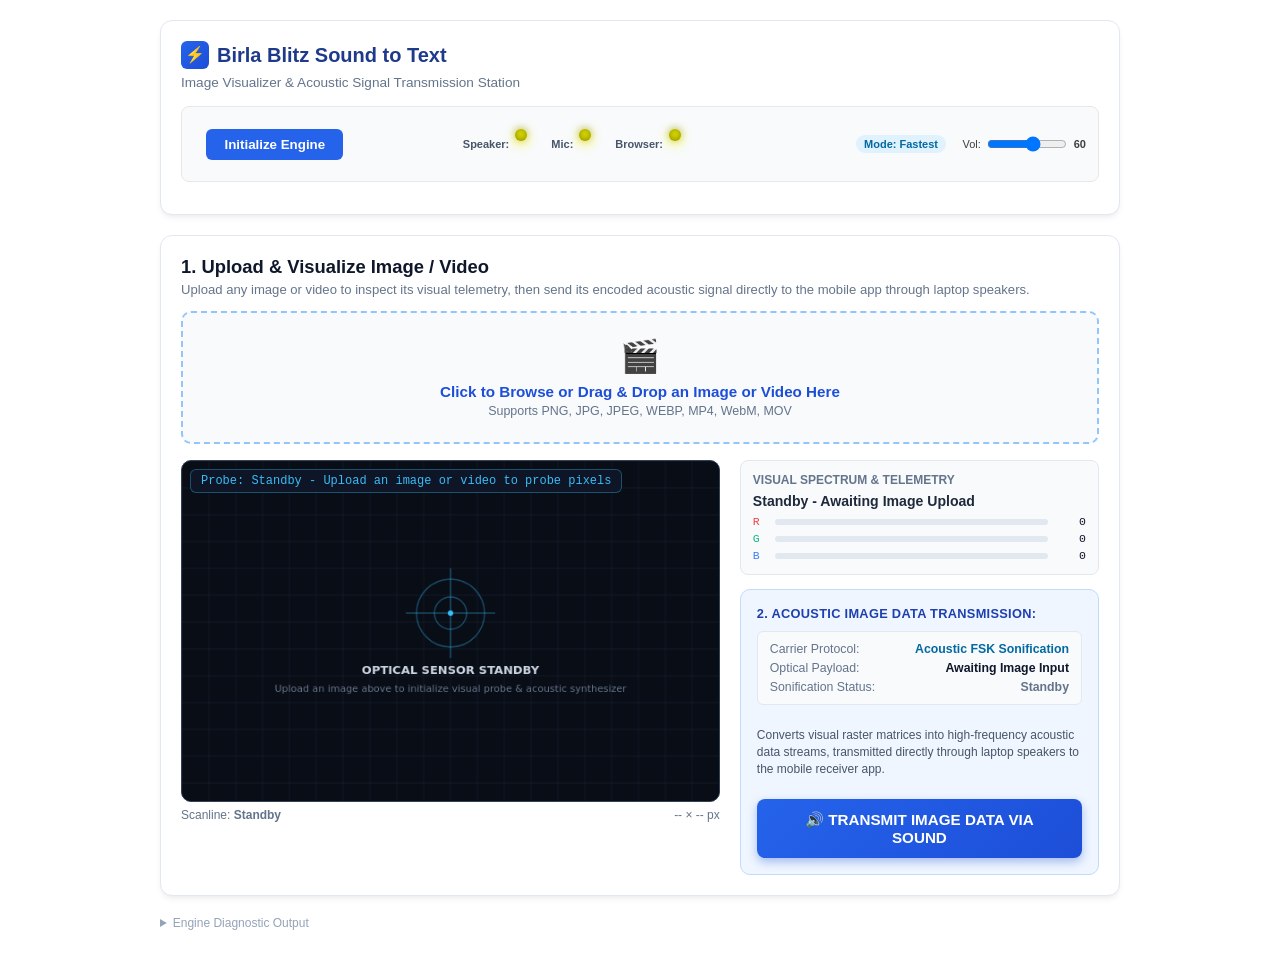
==== index.html @ 7dc00905 "fix(visualizer): embed native video player and live stream frame sampler in visualizer workspace" ====
<!doctype html>
<html lang="en-us">
    <head>
        <meta charset="utf-8">
        <title>Birla Blitz Sound to Text - Image Visualizer & Acoustic Transmitter</title>

        <meta name="viewport" content="width=device-width, initial-scale=1, maximum-scale=1, minimum-scale=1, user-scalable=no"/>

        <link rel="shortcut icon" href="favicon.ico">
        <link rel="stylesheet" href="style.css">
    </head>
    <body>
        <div id="sound"></div>

        <div class="station-wrapper">
            <!-- Header -->
            <div class="station-card">
                <h1 class="station-title">
                    <span style="display:inline-block; width:28px; height:28px; background:linear-gradient(135deg, #2563eb, #1d4ed8); border-radius:6px; color:#fff; text-align:center; line-height:28px; font-size:16px;">⚡</span>
                    Birla Blitz Sound to Text
                </h1>
                <div class="station-subtitle">
                    Image Visualizer & Acoustic Signal Transmission Station
                </div>

                <!-- Engine Init & Status LEDs -->
                <table style="width:100%; margin-bottom:12px; background:#f8fafc; border-radius:8px;">
                    <tr>
                        <td align="center" style="width:20%; border:none;">
                            <button onClick="doInit()" id="butInit" style="padding:8px 18px; font-weight:700; background:#2563eb; color:white; border:none; border-radius:6px; cursor:pointer;" disabled>Initialize Engine</button>
                        </td>
                        <td align="center" style="border:none;">
                            <div style="display:flex; justify-content:center; gap:24px; align-items:center;">
                                <div style="display:flex; align-items:center; gap:6px;">
                                    <span style="font-size:11px; font-weight:600; color:#475569;">Speaker:</span>
                                    <div class="led-box" id="has-device-output" title="Audio Output Device"><div class="led-yellow"></div></div>
                                </div>
                                <div style="display:flex; align-items:center; gap:6px;">
                                    <span style="font-size:11px; font-weight:600; color:#475569;">Mic:</span>
                                    <div class="led-box" id="has-device-capture" title="Audio Capture Device"><div class="led-yellow"></div></div>
                                </div>
                                <div style="display:flex; align-items:center; gap:6px;">
                                    <span style="font-size:11px; font-weight:600; color:#475569;">Browser:</span>
                                    <div class="led-box" id="is-browser-supported" title="Browser Engine Support"><div class="led-yellow"></div></div>
                                </div>
                            </div>
                        </td>
                        <td align="right" style="width:35%; border:none;">
                            <span style="background:#e0f2fe; color:#0369a1; padding:3px 8px; border-radius:12px; font-size:11px; font-weight:700;">Mode: Fastest</span>
                            <span style="font-size:11px; margin-left:12px;">Vol:</span>
                            <input type="range" min="1" max="100" value="60" class="slider" id="paramVolume" onInput="updateScroll('Volume');" style="vertical-align:middle; width:80px;">
                            <label id="paramVolumeScroll" style="font-size:11px; font-weight:700;">60</label>
                        </td>
                    </tr>
                </table>
            </div>

            <!-- MAIN HERO WORKSPACE: Image Upload, Visualizer & Sound Signal Transmitter -->
            <div class="station-card">
                <h2 style="font-size:1.15rem; font-weight:700; color:#0f172a; margin-top:0; margin-bottom:4px;">
                    1. Upload & Visualize Image / Video
                </h2>
                <p style="font-size:0.82rem; color:#64748b; margin-top:0; margin-bottom:14px;">
                    Upload any image or video to inspect its visual telemetry, then send its encoded acoustic signal directly to the mobile app through laptop speakers.
                </p>

                <!-- Dropzone -->
                <div id="dropZone" class="upload-dropzone" onclick="document.getElementById('imageFileInput').click()">
                    <div class="dropzone-icon">🎬</div>
                    <div class="dropzone-text">Click to Browse or Drag & Drop an Image or Video Here</div>
                    <div class="dropzone-sub">Supports PNG, JPG, JPEG, WEBP, MP4, WebM, MOV</div>
                    <input type="file" id="imageFileInput" accept="image/*,video/*,.mp4,.webm,.mov,.avi,.m4v" style="display:none">
                </div>

                <!-- Visualizer Workspace: Canvas + Live Analysis + Transmitter -->
                <div class="visualizer-grid" style="margin-top:16px;">
                    <!-- Left: Canvas & Video Player -->
                    <div>
                        <div class="canvas-wrapper">
                            <canvas id="imageCanvas" width="600" height="380"></canvas>
                            <video id="uploadedVideo" controls autoplay loop muted playsinline style="display:none;"></video>
                            <div id="probeHud" class="probe-hud">Probe: Standby - Upload an image or video to probe pixels</div>
                        </div>
                        <div style="font-size:0.75rem; color:#64748b; margin-top:6px; display:flex; justify-content:space-between;">
                            <span>Scanline: <span id="scanlineState" style="color:#64748b; font-weight:600;">Standby</span></span>
                            <span id="canvasDims">-- × -- px</span>
                        </div>
                    </div>

                    <!-- Right: Analysis & Sound Transmitter -->
                    <div class="analysis-panel">
                        <!-- Image Telemetry Metrics -->
                        <div class="metric-card">
                            <div class="metric-header">Visual Spectrum & Telemetry</div>
                            <div id="metricFilename" style="font-size:0.88rem; font-weight:700; color:#1e293b; margin-bottom:6px; word-break:break-all;">
                                Standby - Awaiting Image Upload
                            </div>

                            <div class="rgb-bars">
                                <div class="rgb-row">
                                    <span style="color:#ef4444; width:14px;">R</span>
                                    <div class="rgb-bar-bg"><div id="barRed" class="rgb-bar-fill" style="background:#ef4444; width:0%;"></div></div>
                                    <span id="valRed" style="width:30px; text-align:right;">0</span>
                                </div>
                                <div class="rgb-row">
                                    <span style="color:#10b981; width:14px;">G</span>
                                    <div class="rgb-bar-bg"><div id="barGreen" class="rgb-bar-fill" style="background:#10b981; width:0%;"></div></div>
                                    <span id="valGreen" style="width:30px; text-align:right;">0</span>
                                </div>
                                <div class="rgb-row">
                                    <span style="color:#3b82f6; width:14px;">B</span>
                                    <div class="rgb-bar-bg"><div id="barBlue" class="rgb-bar-fill" style="background:#3b82f6; width:0%;"></div></div>
                                    <span id="valBlue" style="width:30px; text-align:right;">0</span>
                                </div>
                            </div>
                        </div>

                        <!-- Acoustic Image Data Transmitter Box -->
                        <div class="sound-signal-box">
                            <div class="signal-label">2. Acoustic Image Data Transmission:</div>
                            
                            <!-- Hidden codeword input kept in DOM for silent signal trigger -->
                            <input type="hidden" id="soundSignalMessage" value="">

                            <!-- Acoustic Sonification Metrics HUD -->
                            <div style="background:#f8fafc; border:1px solid #e2e8f0; border-radius:6px; padding:10px 12px; margin-bottom:12px; font-size:0.77rem; color:#334155;">
                                <div style="display:flex; justify-content:space-between; margin-bottom:5px;">
                                    <span style="color:#64748b;">Carrier Protocol:</span>
                                    <span style="font-weight:600; color:#0369a1;">Acoustic FSK Sonification</span>
                                </div>
                                <div style="display:flex; justify-content:space-between; margin-bottom:5px;">
                                    <span style="color:#64748b;">Optical Payload:</span>
                                    <span id="payloadInfo" style="font-weight:600; color:#0f172a;">Awaiting Image Input</span>
                                </div>
                                <div style="display:flex; justify-content:space-between;">
                                    <span style="color:#64748b;">Sonification Status:</span>
                                    <span id="encodingStatus" style="font-weight:600; color:#64748b;">Standby</span>
                                </div>
                            </div>

                            <div style="font-size:0.75rem; color:#475569; margin-bottom:12px; line-height:1.4;">
                                Converts visual raster matrices into high-frequency acoustic data streams, transmitted directly through laptop speakers to the mobile receiver app.
                            </div>

                            <button id="btnTransmitImageSound" type="button" class="btn-transmit-sound" onclick="transmitImageSignal()">
                                <span>🔊 TRANSMIT IMAGE DATA VIA SOUND</span>
                            </button>

                            <div id="txStatusAlert" class="tx-status-alert"></div>
                        </div>

                        <!-- Dynamic Scientific Context Card -->
                        <div id="nasaContextCard" class="metric-card" style="display:none; background:#f0fdf4; border-color:#bbf7d0;">
                            <div style="display:flex; justify-content:space-between; align-items:center; margin-bottom:6px;">
                                <span id="nasaContextHeading" style="font-size:0.75rem; font-weight:700; color:#166534; text-transform:uppercase;">Scientific Observation Telemetry</span>
                                <a id="nasaSourceLink" href="#" target="_blank" style="font-size:0.72rem; color:#1d4ed8; font-weight:600; text-decoration:none;">Dataset Source ↗</a>
                            </div>
                            <div id="nasaContextText" style="font-size:0.77rem; color:#1e293b; line-height:1.45;"></div>
                            <div style="margin-top:8px;">
                                <div id="nasaScaleLabel" style="display:flex; justify-content:space-between; font-size:0.68rem; color:#475569; font-weight:600; margin-bottom:2px;"></div>
                                <img id="nasaColorbarImg" src="" style="width:100%; height:18px; object-fit:cover; border-radius:3px; background:#fff; border:1px solid #cbd5e1; display:none;" alt="Scale Colorbar">
                            </div>
                        </div>
                    </div>
                </div>
            </div>

            <!-- Manual Text Transmitter (Hidden from UI, retained for DOM compatibility) -->
            <div class="station-card" style="display:none;">
                <details>
                    <summary style="font-size:0.9rem; font-weight:700; color:#475569; cursor:pointer; user-select:none;">
                        ⌨️ Manual Text Broadcast Console (Optional Direct Mode)
                    </summary>
                    <div style="margin-top:14px;">
                        <table id="main-controls" style="width:100%;">
                            <tr>
                                <td style="width:50%;">
                                    <div style="font-weight:600; font-size:0.8rem; margin-bottom:4px;">Received Acoustic Data (Rx):</div>
                                    <textarea id="rxData" style="width:100%; height:70px; font-family:monospace; font-size:0.8rem;" disabled></textarea>
                                </td>
                                <td style="width:50%;">
                                    <div style="font-weight:600; font-size:0.8rem; margin-bottom:4px;">Direct Text to Broadcast (Tx):</div>
                                    <textarea id="txData" style="width:100%; height:70px; font-family:monospace; font-size:0.8rem;" placeholder="Type custom message to broadcast..."></textarea>
                                </td>
                            </tr>
                            <tr>
                                <td><a id="peer-info" style="font-size:0.8rem;"></a></td>
                                <td align="right">
                                    <button onClick="lockoutSubmit(this); transmitText(document.getElementById('txData').value);" style="padding:8px 18px; font-weight:700; background:#334155; color:white; border:none; border-radius:6px; cursor:pointer;">Broadcast Raw Text</button>
                                </td>
                            </tr>
                        </table>
                    </div>
                </details>
            </div>

            <!-- Console Log -->
            <div style="font-size:0.75rem; color:#94a3b8; margin-top:10px;">
                <details>
                    <summary style="cursor:pointer;">Engine Diagnostic Output</summary>
                    <textarea id="output" rows="4" style="width:100%; margin-top:6px; font-family:monospace; font-size:0.72rem; background:#f1f5f9; border:1px solid #cbd5e1; border-radius:4px;"></textarea>
                    <div class="spinner" id='spinnerEm'></div>
                    <div class="emscripten" id="statusEm" style="font-size:0.75rem;">Ready</div>
                    <progress value="0" max="100" id="progressEm" hidden=1></progress>
                </details>
            </div>
        </div>

        <script type='text/javascript'>
            var bufferRx = null;
            var brx = new Uint8Array(256);

            var volume = 60;
            var protocolId = 2; // Locked to Fastest

            function lockoutSubmit(button) {
                var oldValue = button.value;
                button.setAttribute('disabled', true);
                button.value = '...broadcasting...';
                setTimeout(function(){
                    button.value = oldValue;
                    button.removeAttribute('disabled');
                }, 3000);
            }

            function selectConfig(configId) {
                protocolId = parseInt(configId);
            }

            function updateScroll(sName) {
                val = document.getElementById('param'+sName).value;
                document.getElementById('param'+sName+'Scroll').innerHTML = val;
                volume = val;
            }

            function getSampleRate() {
                if (typeof Module === 'undefined') return;
                return Module._getSampleRate();
            }

            var isInitialized = false;
            var isAudioContextUnlocked = true;

            var htmlGreenLED  = "<div class=\"led-green\"></div>";
            var htmlRedLED    = "<div class=\"led-red\"></div>";
            var htmlYellowLED = "<div class=\"led-yellow\"></div>";

            function checkStatus() {
                if (typeof Module === 'undefined') return;
                var hasDeviceOutput = Module._hasDeviceOutput ? Module._hasDeviceOutput() : 1;
                var el = document.getElementById('has-device-output');
                if (el) {
                    el.innerHTML = (hasDeviceOutput != 0 && isAudioContextUnlocked) ? htmlGreenLED : htmlRedLED;
                }

                var hasDeviceCapture = Module._hasDeviceCapture ? Module._hasDeviceCapture() : 1;
                var el2 = document.getElementById('has-device-capture');
                if (el2) {
                    el2.innerHTML = (hasDeviceCapture != 0) ? htmlGreenLED : htmlRedLED;
                }

                var el3 = document.getElementById('is-browser-supported');
                if (el3) {
                    el3.innerHTML = htmlGreenLED;
                }
            }

            var statusElement = document.getElementById('statusEm');
            var progressElement = document.getElementById('progressEm');
            var spinnerElement = document.getElementById('spinnerEm');

            var Module = {
                doNotCaptureKeyboard: true,
                pre: [],
                preRun: [(function() {
                    let constraints = {
                        audio: { echoCancellation: false, autoGainControl: false, noiseSuppression: false }
                    };
                    if (navigator.mediaDevices && navigator.mediaDevices.getUserMedia) {
                        navigator.mediaDevices.getUserMedia(constraints).catch(function(e) {
                            console.log("Mic access notice: " + e);
                        });
                    }
                })],
                postRun: [(function() {
                    var btn = document.getElementById("butInit");
                    if (btn) btn.disabled = false;
                })],
                print: (function() {
                    var element = document.getElementById('output');
                    if (element) element.value = '';
                    return function(text) {
                        if (arguments.length > 1) text = Array.prototype.slice.call(arguments).join(' ');
                        console.log(text);
                        if (element) {
                            element.value += text + "\n";
                            element.scrollTop = element.scrollHeight;
                        }
                    };
                })(),
                printErr: function(text) {
                    if (arguments.length > 1) text = Array.prototype.slice.call(arguments).join(' ');
                    console.error(text);
                },
                setStatus: function(text) {
                    if (!Module.setStatus.last) Module.setStatus.last = { time: Date.now(), text: '' };
                    if (text === Module.setStatus.text) return;
                    var m = text.match(/([^(]+)\((\d+(\.\d+)?)\/(\d+)\)/);
                    if (m) {
                        text = m[1];
                        progressElement.value = parseInt(m[2])*100;
                        progressElement.max = parseInt(m[4])*100;
                        progressElement.hidden = false;
                        spinnerElement.hidden = false;
                    } else {
                        progressElement.value = null;
                        progressElement.max = null;
                        progressElement.hidden = true;
                        if (!text && spinnerElement) spinnerElement.style.display = 'none';
                    }
                    if (statusElement) statusElement.innerHTML = text;
                },
                totalDependencies: 0,
                monitorRunDependencies: function(left) {
                    this.totalDependencies = Math.max(this.totalDependencies, left);
                    Module.setStatus(left ? 'Preparing... (' + (this.totalDependencies-left) + '/' + this.totalDependencies + ')' : 'Ready');
                }
            };

            function doInit() {
                if (!isInitialized && typeof Module !== 'undefined' && Module._doInit) {
                    Module._doInit();
                    protocolId = 2; // Fixed to Fastest
                    updateScroll('Volume');
                    bufferRx = Module._malloc(256);
                    setInterval(updatePeerInfo, 100);
                    setInterval(updateRx, 1000);
                    setInterval(checkStatus, 1000);
                    isInitialized = true;
                    var btn = document.getElementById("butInit");
                    if (btn) {
                        btn.textContent = "Engine Ready";
                        btn.style.background = "#059669";
                    }
                }
                playSound("plucky");
            }

            function playSound(filename){
                try {
                    document.getElementById("sound").innerHTML = '<audio id="soundInner"><source src="' + filename + '.mp3" type="audio/mpeg" /></audio>';
                    var s = document.getElementById("soundInner");
                    if (s) {
                        s.volume = volume / 100.0;
                        s.play().catch(function(){});
                    }
                } catch(e) {}
            }

            // ============================================================
            // IMAGE VISUALIZER & ACOUSTIC SIGNAL LOGIC
            // ============================================================

            // Configurable Image-to-Message dictionary
            // The user can tell us which image needs to send what message,
            // or add rules directly on the interface.
            var defaultImageMap = {
                "geos_near_surface_humidity": { message: "HUMID", label: "GEOS-FP Humidity Q2M (NASA SVS 5150)" },
                "humidity": { message: "HUMID", label: "Specific Humidity Q2M" },
                "humid": { message: "HUMID", label: "Specific Humidity Q2M" },
                "q2m": { message: "HUMID", label: "Specific Humidity Q2M (g/kg)" },
                "5150": { message: "HUMID", label: "NASA SVS 5150 Humidity" },
                "geos_precipitation": { message: "RAIN", label: "GEOS-FP Precipitation & Clouds (NASA SVS 5149)" },
                "precipitation": { message: "RAIN", label: "Precipitation & Clouds" },
                "precip": { message: "RAIN", label: "Precipitation Rate" },
                "5149": { message: "RAIN", label: "NASA SVS 5149 Precipitation" },
                "geos_near_surface_wind": { message: "WIND", label: "GEOS-FP Near-Surface Wind (NASA SVS 5148)" },
                "5148": { message: "WIND", label: "NASA SVS 5148 Wind Speed" },
                "wind": { message: "WIND", label: "Near-Surface Wind Speed" },
                "geos": { message: "TEMP", label: "GEOS-FP Near-Surface Temp (NASA SVS 5147)" },
                "5147": { message: "TEMP", label: "NASA SVS 5147 Air Temp" },
                "temp": { message: "TEMP", label: "Temperature Anomaly" },
                "temperature": { message: "TEMP", label: "Temperature Anomaly" }
            };

            var imageMessageMap = Object.assign({}, defaultImageMap);

            // Load saved rules from localStorage if available
            try {
                var saved = localStorage.getItem("birla_image_map");
                if (saved) {
                    var parsed = JSON.parse(saved);
                    Object.assign(imageMessageMap, parsed);
                }
            } catch(e) {}



            // Visualizer Canvas & Video State
            var canvas = document.getElementById("imageCanvas");
            var ctx = canvas.getContext("2d", { willReadFrequently: true });
            var uploadedVideo = document.getElementById("uploadedVideo");
            var currentVideoUrl = null;
            var isVideoMode = false;
            var offscreenCanvas = document.createElement("canvas");
            var offscreenCtx = offscreenCanvas.getContext("2d", { willReadFrequently: true });

            var currentImage = null;
            var currentLoadedImageName = "";
            var scanlineProgress = 0.0;
            var scanlineSpeed = 0.005; // speed of laser scan
            var isHoveringCanvas = false;
            var isHoveringVideo = false;
            var probeX = 0, probeY = 0;

            function lookupAndApplyMessage(filename) {
                var lower = (filename || "").toLowerCase();
                var soundInput = document.getElementById("soundSignalMessage");
                var matched = false;

                for (var key in imageMessageMap) {
                    if (lower.indexOf(key) !== -1) {
                        soundInput.value = imageMessageMap[key].message;
                        matched = true;
                        break;
                    }
                }

                if (!matched) {
                    // Fallback to clean alphanumeric uppercase string
                    var clean = filename.replace(/\.[^/.]+$/, "").replace(/[^a-zA-Z0-9]/g, "_").toUpperCase();
                    soundInput.value = clean.substring(0, 10);
                }
            }

            function loadImageToVisualizer(src, filename) {
                isVideoMode = false;
                if (uploadedVideo) {
                    uploadedVideo.pause();
                    uploadedVideo.style.display = "none";
                    if (currentVideoUrl) {
                        URL.revokeObjectURL(currentVideoUrl);
                        currentVideoUrl = null;
                    }
                }
                canvas.style.display = "block";

                currentLoadedImageName = filename || "image.png";
                document.getElementById("metricFilename").textContent = currentLoadedImageName;

                var img = new Image();
                img.crossOrigin = "anonymous";
                img.onload = function() {
                    currentImage = img;
                    
                    // Match canvas aspect ratio
                    var aspect = img.height / img.width;
                    var maxW = 600;
                    var w = maxW;
                    var h = Math.round(maxW * aspect);
                    if (h > 380) {
                        h = 380;
                        w = Math.round(380 / aspect);
                    }
                    canvas.width = w;
                    canvas.height = h;

                    offscreenCanvas.width = img.width;
                    offscreenCanvas.height = img.height;
                    offscreenCtx.drawImage(img, 0, 0);

                    document.getElementById("canvasDims").textContent = `${img.width} × ${img.height} px`;

                    // Sample average RGB colors
                    analyzeImageColors(img);

                    // Match image name to configured message
                    lookupAndApplyMessage(currentLoadedImageName);

                    // Update scientific context card based on dataset
                    updateDatasetContext(currentLoadedImageName);

                    // Reset scanline
                    scanlineProgress = 0.0;
                    document.getElementById("scanlineState").innerHTML = '<span style="color:#059669; font-weight:600;">Sweeping Surface</span>';
                    document.getElementById("probeHud").textContent = "Probe: Hover image to sample pixels";
                    var payloadEl = document.getElementById("payloadInfo");
                    if (payloadEl) payloadEl.textContent = `${img.width} × ${img.height} px • 24-bit Optical Matrix`;
                    var encEl = document.getElementById("encodingStatus");
                    if (encEl) encEl.innerHTML = '<span style="color:#059669; font-weight:600;">● Acoustic Synthesis Ready</span>';
                };
                img.src = src;
            }

            function loadVideoToVisualizer(file) {
                isVideoMode = true;
                currentImage = null; // stop canvas render loop from painting image
                canvas.style.display = "none";

                currentLoadedImageName = file.name || "video.mp4";
                document.getElementById("metricFilename").textContent = currentLoadedImageName;

                if (currentVideoUrl) {
                    URL.revokeObjectURL(currentVideoUrl);
                    currentVideoUrl = null;
                }

                currentVideoUrl = URL.createObjectURL(file);
                uploadedVideo.style.display = "block";
                uploadedVideo.src = currentVideoUrl;
                uploadedVideo.muted = true;
                uploadedVideo.loop = true;
                uploadedVideo.playsInline = true;
                uploadedVideo.controls = true;

                document.getElementById("scanlineState").innerHTML = '<span style="color:#2563eb; font-weight:600;">● Initializing Video Stream...</span>';
                document.getElementById("probeHud").textContent = "Probe: Initializing Video Stream...";

                uploadedVideo.onloadedmetadata = function() {
                    var vw = uploadedVideo.videoWidth || 1280;
                    var vh = uploadedVideo.videoHeight || 720;
                    document.getElementById("canvasDims").textContent = vw + " × " + vh + " px";

                    var payloadEl = document.getElementById("payloadInfo");
                    if (payloadEl) {
                        var sizeMb = (file.size / (1024 * 1024)).toFixed(2);
                        payloadEl.textContent = vw + " × " + vh + " px • Video Stream (" + sizeMb + " MB)";
                    }

                    offscreenCanvas.width = vw;
                    offscreenCanvas.height = vh;

                    document.getElementById("scanlineState").innerHTML = '<span style="color:#059669; font-weight:600;">● Live Video Playback</span>';
                    document.getElementById("probeHud").textContent = "Probe: Video Live Stream - Hover video to sample pixels";

                    lookupAndApplyMessage(file.name);
                    updateDatasetContext(file.name);

                    var encEl = document.getElementById("encodingStatus");
                    if (encEl) {
                        encEl.innerHTML = '<span style="color:#059669; font-weight:600;">● Acoustic Synthesis Ready</span>';
                    }

                    sampleVideoFrame();
                };

                uploadedVideo.onplay = function() {
                    document.getElementById("scanlineState").innerHTML = '<span style="color:#059669; font-weight:600;">● Live Video Playback</span>';
                };

                uploadedVideo.onpause = function() {
                    document.getElementById("scanlineState").innerHTML = '<span style="color:#d97706; font-weight:600;">❚❚ Video Paused</span>';
                };

                uploadedVideo.ontimeupdate = function() {
                    sampleVideoFrame();
                };

                uploadedVideo.load();
                var playPromise = uploadedVideo.play();
                if (playPromise !== undefined) {
                    playPromise.catch(function(err) {
                        console.log("Autoplay note: user gesture may be required", err);
                    });
                }
            }

            function sampleVideoFrame() {
                if (!isVideoMode || !uploadedVideo || uploadedVideo.readyState < 2) return;
                try {
                    offscreenCtx.drawImage(uploadedVideo, 0, 0, offscreenCanvas.width, offscreenCanvas.height);
                    analyzeImageColors(uploadedVideo);
                } catch(e) {}
            }

            function analyzeImageColors(img) {
                try {
                    var sampleW = 64, sampleH = 64;
                    var sampleCanvas = document.createElement("canvas");
                    sampleCanvas.width = sampleW;
                    sampleCanvas.height = sampleH;
                    var sCtx = sampleCanvas.getContext("2d");
                    sCtx.drawImage(img, 0, 0, sampleW, sampleH);
                    var imgData = sCtx.getImageData(0, 0, sampleW, sampleH).data;

                    var rTotal = 0, gTotal = 0, bTotal = 0;
                    var pixelCount = sampleW * sampleH;
                    for (var i = 0; i < imgData.length; i += 4) {
                        rTotal += imgData[i];
                        gTotal += imgData[i + 1];
                        bTotal += imgData[i + 2];
                    }

                    var avgR = Math.round(rTotal / pixelCount);
                    var avgG = Math.round(gTotal / pixelCount);
                    var avgB = Math.round(bTotal / pixelCount);

                    document.getElementById("valRed").textContent = avgR;
                    document.getElementById("valGreen").textContent = avgG;
                    document.getElementById("valBlue").textContent = avgB;

                    document.getElementById("barRed").style.width = Math.round(avgR / 255 * 100) + "%";
                    document.getElementById("barGreen").style.width = Math.round(avgG / 255 * 100) + "%";
                    document.getElementById("barBlue").style.width = Math.round(avgB / 255 * 100) + "%";
                } catch(e) {}
            }

            // Visualizer Animation Loop
            function visualizerLoop() {
                if (currentImage && currentImage.complete) {
                    ctx.clearRect(0, 0, canvas.width, canvas.height);
                    ctx.drawImage(currentImage, 0, 0, canvas.width, canvas.height);

                    // Scanline sweep
                    scanlineProgress += scanlineSpeed;
                    if (scanlineProgress > 1.0) scanlineProgress = 0.0;

                    var scanY = Math.round(scanlineProgress * canvas.height);

                    // Draw laser scanline
                    var grad = ctx.createLinearGradient(0, scanY - 6, 0, scanY + 6);
                    grad.addColorStop(0, "rgba(56, 189, 248, 0)");
                    grad.addColorStop(0.5, "rgba(56, 189, 248, 0.85)");
                    grad.addColorStop(1, "rgba(56, 189, 248, 0)");

                    ctx.fillStyle = grad;
                    ctx.fillRect(0, scanY - 6, canvas.width, 12);

                    ctx.strokeStyle = "#38bdf8";
                    ctx.lineWidth = 1.5;
                    ctx.beginPath();
                    ctx.moveTo(0, scanY);
                    ctx.lineTo(canvas.width, scanY);
                    ctx.stroke();

                    // Interactive Crosshair Probe if hovered
                    if (isHoveringCanvas) {
                        ctx.strokeStyle = "rgba(255, 255, 255, 0.8)";
                        ctx.lineWidth = 1;
                        ctx.setLineDash([4, 4]);

                        // Vertical line
                        ctx.beginPath();
                        ctx.moveTo(probeX, 0);
                        ctx.lineTo(probeX, canvas.height);
                        ctx.stroke();

                        // Horizontal line
                        ctx.beginPath();
                        ctx.moveTo(0, probeY);
                        ctx.lineTo(canvas.width, probeY);
                        ctx.stroke();
                        ctx.setLineDash([]);

                        // Probe reticle ring
                        ctx.strokeStyle = "#38bdf8";
                        ctx.lineWidth = 2;
                        ctx.beginPath();
                        ctx.arc(probeX, probeY, 6, 0, Math.PI * 2);
                        ctx.stroke();
                    }
                } else {
                    // High-tech Standby Screen
                    ctx.fillStyle = "#090d16";
                    ctx.fillRect(0, 0, canvas.width, canvas.height);

                    // Subtle grid pattern
                    ctx.strokeStyle = "rgba(30, 41, 59, 0.5)";
                    ctx.lineWidth = 1;
                    for (var gx = 0; gx < canvas.width; gx += 30) {
                        ctx.beginPath();
                        ctx.moveTo(gx, 0);
                        ctx.lineTo(gx, canvas.height);
                        ctx.stroke();
                    }
                    for (var gy = 0; gy < canvas.height; gy += 30) {
                        ctx.beginPath();
                        ctx.moveTo(0, gy);
                        ctx.lineTo(canvas.width, gy);
                        ctx.stroke();
                    }

                    // Radar reticle in center
                    var cx = canvas.width / 2;
                    var cy = canvas.height / 2 - 20;

                    ctx.strokeStyle = "rgba(56, 189, 248, 0.35)";
                    ctx.lineWidth = 1.5;
                    ctx.beginPath();
                    ctx.arc(cx, cy, 38, 0, Math.PI * 2);
                    ctx.stroke();

                    ctx.beginPath();
                    ctx.arc(cx, cy, 18, 0, Math.PI * 2);
                    ctx.stroke();

                    ctx.beginPath();
                    ctx.moveTo(cx - 50, cy); ctx.lineTo(cx + 50, cy);
                    ctx.moveTo(cx, cy - 50); ctx.lineTo(cx, cy + 50);
                    ctx.stroke();

                    ctx.fillStyle = "#38bdf8";
                    ctx.beginPath();
                    ctx.arc(cx, cy, 3, 0, Math.PI * 2);
                    ctx.fill();

                    // Standby Labels
                    ctx.fillStyle = "#cbd5e1";
                    ctx.font = "600 13px system-ui, -apple-system, sans-serif";
                    ctx.textAlign = "center";
                    ctx.fillText("OPTICAL SENSOR STANDBY", cx, cy + 68);

                    ctx.fillStyle = "#64748b";
                    ctx.font = "400 11px system-ui, -apple-system, sans-serif";
                    ctx.fillText("Upload an image above to initialize visual probe & acoustic synthesizer", cx, cy + 88);
                }
                requestAnimationFrame(visualizerLoop);
            }
            requestAnimationFrame(visualizerLoop);

            function computeTelemetryText(filename, r, g, b) {
                var tempText = "";
                var lowerName = (filename || "").toLowerCase();
                var isHumid = lowerName.indexOf("humid") !== -1 || lowerName.indexOf("q2m") !== -1 || lowerName.indexOf("5150") !== -1;
                var isPrecip = !isHumid && (lowerName.indexOf("precip") !== -1 || lowerName.indexOf("rain") !== -1 || lowerName.indexOf("5149") !== -1);
                var isWind = !isHumid && !isPrecip && (lowerName.indexOf("wind") !== -1 || lowerName.indexOf("5148") !== -1);
                var isTemp = !isHumid && !isPrecip && !isWind && (lowerName.indexOf("temp") !== -1 || lowerName.indexOf("5147") !== -1 || lowerName.indexOf("geos") !== -1);

                if (isHumid) {
                    var estQ = (0.4 + (r * 0.035 + g * 0.045 + b * 0.06)).toFixed(1);
                    estQ = Math.min(24.5, Math.max(0.2, estQ));
                    var moistLevel = estQ > 15.0 ? "<span style='color:#0284c7; font-weight:700;'>Tropical Saturated Corridor</span>" : (estQ > 8.0 ? "<span style='color:#10b981;'>Moderate Moisture</span>" : "<span style='color:#d97706;'>Arid / Low Water Vapor</span>");
                    tempText = ` | <b>Specific Humidity (Q2M):</b> ${estQ} g/kg [${moistLevel}]`;
                } else if (isPrecip) {
                    var isGreen = (g > r && g > b && g > 60);
                    var isRed = (r > 120 && g < 100);
                    var isYellow = (r > 120 && g > 120 && b < 100);
                    var isMagenta = (r > 130 && b > 130);

                    var precipRate = 0.0;
                    var alertLevel = "Cloud Field (Optical Depth τ ~ 12)";
                    if (isMagenta) {
                        precipRate = 28.5 + (r / 255 * 12);
                        alertLevel = "<span style='color:#ef4444; font-weight:700;'>⚠️ Flash Flood / Severe Core</span>";
                    } else if (isRed) {
                        precipRate = 12.0 + (r / 255 * 10);
                        alertLevel = "<span style='color:#f97316; font-weight:700;'>🌧️ Heavy Downpour</span>";
                    } else if (isYellow) {
                        precipRate = 4.0 + (g / 255 * 5);
                        alertLevel = "<span style='color:#eab308; font-weight:700;'>🌦️ Moderate Rain</span>";
                    } else if (isGreen) {
                        precipRate = 0.5 + (g / 255 * 2.5);
                        alertLevel = "<span style='color:#10b981;'>🌱 Light Rain / Drizzle</span>";
                    }
                    var pStr = precipRate > 0 ? (precipRate.toFixed(1) + " mm/hr") : "0.0 mm/hr (Dry Cloud)";
                    tempText = ` | <b>Precipitation:</b> ${pStr} [${alertLevel}]`;
                } else if (isWind) {
                    var estWind = (1.0 + (r * 0.11 + g * 0.08 + b * 0.04)).toFixed(1);
                    estWind = Math.min(38.0, Math.max(0.5, estWind));
                    var kts = (estWind * 1.944).toFixed(1);
                    var kmh = (estWind * 3.6).toFixed(1);
                    var beaufort = estWind > 24.5 ? "<span style='color:#ef4444; font-weight:700;'>Storm Force 10</span>" : (estWind > 13.9 ? "<span style='color:#f59e0b; font-weight:700;'>Gale Force 7-8</span>" : (estWind > 5.5 ? "<span style='color:#10b981;'>Moderate Wind Energy Zone</span>" : "<span style='color:#60a5fa;'>Light Air</span>"));
                    tempText = ` | <b>10m Wind Speed:</b> ${estWind} m/s (${kts} kts) [${beaufort}]`;
                } else if (isTemp) {
                    var estC = Math.round(-35 + (r * 0.32 + g * 0.12 - b * 0.16));
                    estC = Math.max(-42, Math.min(52, estC));
                    var estF = Math.round(estC * 9/5 + 32);
                    var heatStatus = estC > 38 ? "<span style='color:#ef4444; font-weight:700;'>🔥 Heat Wave</span>" : (estC < 0 ? "<span style='color:#38bdf8;'>❄️ Sub-Zero</span>" : "<span style='color:#10b981;'>Temperate</span>");
                    tempText = ` | <b>2m Air Temp:</b> ${estC}°C (${estF}°F) [${heatStatus}]`;
                }
                return tempText;
            }

            // Canvas Probe hover tracking
            canvas.addEventListener("mouseenter", function() { isHoveringCanvas = true; });
            canvas.addEventListener("mouseleave", function() {
                isHoveringCanvas = false;
                document.getElementById("probeHud").textContent = currentImage ? "Probe: Hover image to sample pixels" : "Probe: Standby - Upload an image or video to probe pixels";
            });
            canvas.addEventListener("mousemove", function(e) {
                var rect = canvas.getBoundingClientRect();
                probeX = Math.round(e.clientX - rect.left);
                probeY = Math.round(e.clientY - rect.top);

                // Sample pixel color from offscreen canvas
                if (offscreenCanvas.width > 0 && offscreenCanvas.height > 0) {
                    var normX = probeX / canvas.width;
                    var normY = probeY / canvas.height;
                    var srcX = Math.min(offscreenCanvas.width - 1, Math.max(0, Math.round(normX * offscreenCanvas.width)));
                    var srcY = Math.min(offscreenCanvas.height - 1, Math.max(0, Math.round(normY * offscreenCanvas.height)));

                    try {
                        var pixel = offscreenCtx.getImageData(srcX, srcY, 1, 1).data;
                        var r = pixel[0], g = pixel[1], b = pixel[2];
                        var hex = "#" + ((1 << 24) + (r << 16) + (g << 8) + b).toString(16).slice(1);
                        var tempText = computeTelemetryText(currentLoadedImageName, r, g, b);

                        document.getElementById("probeHud").innerHTML = `
                            <span style="display:inline-block; width:9px; height:9px; background:${hex}; border:1px solid #fff; border-radius:2px; vertical-align:middle; margin-right:4px;"></span>
                            (${srcX}, ${srcY}) | RGB: ${r}, ${g}, ${b}${tempText}
                        `;
                    } catch(err) {}
                }
            });

            // Video Probe hover tracking
            if (uploadedVideo) {
                uploadedVideo.addEventListener("mouseenter", function() { isHoveringVideo = true; });
                uploadedVideo.addEventListener("mouseleave", function() {
                    isHoveringVideo = false;
                    document.getElementById("probeHud").textContent = "Probe: Video Live Stream - Hover video to sample pixels";
                });
                uploadedVideo.addEventListener("mousemove", function(e) {
                    var rect = uploadedVideo.getBoundingClientRect();
                    if (rect.width <= 0 || rect.height <= 0) return;
                    var normX = (e.clientX - rect.left) / rect.width;
                    var normY = (e.clientY - rect.top) / rect.height;

                    if (offscreenCanvas.width > 0 && offscreenCanvas.height > 0) {
                        var srcX = Math.min(offscreenCanvas.width - 1, Math.max(0, Math.round(normX * offscreenCanvas.width)));
                        var srcY = Math.min(offscreenCanvas.height - 1, Math.max(0, Math.round(normY * offscreenCanvas.height)));

                        try {
                            var pixel = offscreenCtx.getImageData(srcX, srcY, 1, 1).data;
                            var r = pixel[0], g = pixel[1], b = pixel[2];
                            var hex = "#" + ((1 << 24) + (r << 16) + (g << 8) + b).toString(16).slice(1);
                            var tempText = computeTelemetryText(currentLoadedImageName, r, g, b);

                            document.getElementById("probeHud").innerHTML = `
                                <span style="display:inline-block; width:9px; height:9px; background:${hex}; border:1px solid #fff; border-radius:2px; vertical-align:middle; margin-right:4px;"></span>
                                (${srcX}, ${srcY}) | RGB: ${r}, ${g}, ${b}${tempText}
                            `;
                        } catch(err) {}
                    }
                });
            }

            function updateDatasetContext(filename) {
                var lower = filename.toLowerCase();
                var ctxCard = document.getElementById("nasaContextCard");
                var srcLink = document.getElementById("nasaSourceLink");
                var ctxText = document.getElementById("nasaContextText");
                var colorbarImg = document.getElementById("nasaColorbarImg");
                var scaleLabel = document.getElementById("nasaScaleLabel");
                var heading = document.getElementById("nasaContextHeading");

                if (!ctxCard) return;

                if (lower.indexOf("humid") !== -1 || lower.indexOf("q2m") !== -1 || lower.indexOf("5150") !== -1) {
                    ctxCard.style.display = "block";
                    if (heading) heading.textContent = "GEOS-FP Humidity Q2M Telemetry";
                    srcLink.style.display = "inline";
                    srcLink.href = "https://svs.gsfc.nasa.gov/5150/";
                    srcLink.textContent = "NASA SVS 5150 ↗";
                    colorbarImg.src = "assets/images/geos_humidity_colorbar.png";
                    colorbarImg.style.display = "block";
                    if (scaleLabel) scaleLabel.innerHTML = `<span>0 g/kg (Dry Arid)</span><span>8 g/kg (Moderate)</span><span>16 g/kg (Humid)</span><span>24+ g/kg (Tropical Saturated)</span>`;
                    ctxText.innerHTML = `<strong>GEOS-FP Near-Surface Humidity (Q2M):</strong> This atmospheric moisture visualization displays near-surface specific humidity, measuring the actual mass of water vapor per kilogram of air spanning from 0 g/kg (bone-dry arid) to 24+ g/kg (tropical saturation).<br><br><strong>Colorbar Analysis:</strong> Pale yellow and tan depict dry continental air masses (0–3 g/kg); mint green and cyan denote moderate continental humidity (4–10 g/kg); rich turquoise and cobalt blue mark high water vapor transport (12–18 g/kg); while dark indigo and saturated violet plumes trace hyper-saturated equatorial moisture corridors (>20 g/kg) fueling storm formation.`;
                } else if (lower.indexOf("precip") !== -1 || lower.indexOf("rain") !== -1 || lower.indexOf("5149") !== -1) {
                    ctxCard.style.display = "block";
                    if (heading) heading.textContent = "GEOS-FP Precipitation & Cloud Telemetry";
                    srcLink.style.display = "inline";
                    srcLink.href = "https://svs.gsfc.nasa.gov/5149/";
                    srcLink.textContent = "NASA SVS 5149 ↗";
                    colorbarImg.src = "assets/images/geos_precip_colorbar.png";
                    colorbarImg.style.display = "block";
                    if (scaleLabel) scaleLabel.innerHTML = `<span>0.1 mm/hr (Light)</span><span>5 mm/hr (Moderate)</span><span>15 mm/hr (Heavy)</span><span>30+ mm/hr (Flash Flood Core)</span>`;
                    ctxText.innerHTML = `<strong>GEOS-FP Precipitation and Clouds:</strong> This satellite imagery overlays active precipitation rates atop atmospheric cloud optical thickness, measuring rainfall intensity from light drizzle at 0.1 mm/hr to cloudbursts exceeding 30 mm/hr.<br><br><strong>Colorbar Analysis:</strong> Monochrome white and translucent gray show cloud optical depth; cool aqua and soft green show light steady rain (0.1–2.5 mm/hr); bright yellow and orange indicate heavy convective downpours (5–15 mm/hr); while intense crimson and deep violet cores demarcate severe storm cells and tropical deluges exceeding 20–30+ mm/hr capable of flash floods.`;
                } else if (lower.indexOf("wind") !== -1 || lower.indexOf("5148") !== -1) {
                    ctxCard.style.display = "block";
                    if (heading) heading.textContent = "GEOS-FP Near-Surface Wind Telemetry";
                    srcLink.style.display = "inline";
                    srcLink.href = "https://svs.gsfc.nasa.gov/5148/";
                    srcLink.textContent = "NASA SVS 5148 ↗";
                    colorbarImg.src = "assets/images/geos_wind_colorbar.png";
                    colorbarImg.style.display = "block";
                    if (scaleLabel) scaleLabel.innerHTML = `<span>0 m/s (Calm)</span><span>10 m/s (Breeze)</span><span>22 m/s (Gale)</span><span>35+ m/s (Storm Force)</span>`;
                    ctxText.innerHTML = `<strong>GEOS-FP Near-Surface Wind Speed:</strong> This atmospheric visualization maps surface wind velocity sampled at 10 meters above Earth, spanning from 0 m/s (calm) to 35+ m/s (hurricane-force gusts, >70 kts).<br><br><strong>Colorbar Analysis:</strong> Dark indigo and navy represent gentle breezes (0–5 m/s); cyan and emerald green indicate fresh maritime trade winds (6–14 m/s); bright yellow and amber mark strong near-gale corridors (15–24 m/s); and vibrant magenta, violet, and bright white streaks highlight dangerous storm tracks and roaring circumpolar westerly gale belts exceeding 25–35+ m/s.`;
                } else if (lower.indexOf("temp") !== -1 || lower.indexOf("5147") !== -1 || lower.indexOf("geos") !== -1) {
                    ctxCard.style.display = "block";
                    if (heading) heading.textContent = "GEOS-FP Near-Surface Temperature Telemetry";
                    srcLink.style.display = "inline";
                    srcLink.href = "https://svs.gsfc.nasa.gov/5147/";
                    srcLink.textContent = "NASA SVS 5147 ↗";
                    colorbarImg.src = "assets/images/geos_temp_colorbar.png";
                    colorbarImg.style.display = "block";
                    if (scaleLabel) scaleLabel.innerHTML = `<span>-40°C (-40°F) Deep Cold</span><span>0°C Freezing</span><span>+25°C Warm</span><span>+50°C (122°F) Heatwave</span>`;
                    ctxText.innerHTML = `<strong>GEOS-FP Near-Surface Temperature:</strong> This visualization reveals global surface air temperature at 2 meters above Earth, spanning an extreme range from -40°C (-40°F) in polar cold up to +50°C (+122°F) in desert heatwaves.<br><br><strong>Colorbar Analysis:</strong> Deep purple and dark indigo signify freezing polar zones (-40°C to -10°C) over Antarctica, Greenland, and Arctic ice; cyan and soft green mark cool to temperate mid-latitudes (0°C to +15°C); vibrant yellow and warm orange indicate tropical daytime warmth (+20°C to +35°C); while dark crimson, maroon, and white-hot cores highlight dangerous extreme heatwaves exceeding +40°C to +50°C across the Sahara, Persian Gulf, and Australian Outback.`;
                } else {
                    ctxCard.style.display = "none";
                }
            }

            // Dropzone & File Input Handlers
            var dropZone = document.getElementById("dropZone");
            var imageFileInput = document.getElementById("imageFileInput");
            var canvasWrapper = document.querySelector(".canvas-wrapper");

            ["dragenter", "dragover"].forEach(eventName => {
                dropZone.addEventListener(eventName, function(e) {
                    e.preventDefault();
                    e.stopPropagation();
                    dropZone.classList.add("dragover");
                }, false);
                if (canvasWrapper) {
                    canvasWrapper.addEventListener(eventName, function(e) {
                        e.preventDefault();
                        e.stopPropagation();
                        canvasWrapper.style.borderColor = "#38bdf8";
                    }, false);
                }
            });

            ["dragleave", "drop"].forEach(eventName => {
                dropZone.addEventListener(eventName, function(e) {
                    e.preventDefault();
                    e.stopPropagation();
                    dropZone.classList.remove("dragover");
                }, false);
                if (canvasWrapper) {
                    canvasWrapper.addEventListener(eventName, function(e) {
                        e.preventDefault();
                        e.stopPropagation();
                        canvasWrapper.style.borderColor = "#334155";
                    }, false);
                }
            });

            dropZone.addEventListener("drop", function(e) {
                var dt = e.dataTransfer;
                var files = dt.files;
                if (files && files.length > 0) {
                    handleUploadedFile(files[0]);
                }
            }, false);

            if (canvasWrapper) {
                canvasWrapper.addEventListener("drop", function(e) {
                    var dt = e.dataTransfer;
                    var files = dt.files;
                    if (files && files.length > 0) {
                        handleUploadedFile(files[0]);
                    }
                }, false);
            }

            imageFileInput.addEventListener("change", function(e) {
                if (imageFileInput.files && imageFileInput.files.length > 0) {
                    handleUploadedFile(imageFileInput.files[0]);
                }
            });

            function handleUploadedFile(file) {
                if (!file) return;
                var fileName = file.name || "";
                var fileType = file.type || "";
                var isVideo = fileType.startsWith("video/") || /\.(mp4|webm|mov|m4v|ogv|avi|mkv)$/i.test(fileName);
                var isImage = fileType.startsWith("image/") || /\.(png|jpe?g|webp|gif|bmp|svg)$/i.test(fileName);

                if (isVideo) {
                    loadVideoToVisualizer(file);
                } else if (isImage) {
                    var reader = new FileReader();
                    reader.onload = function(evt) {
                        loadImageToVisualizer(evt.target.result, fileName);
                    };
                    reader.readAsDataURL(file);
                } else {
                    alert("Please select a supported image (PNG, JPG, WEBP) or video (MP4, WebM, MOV) file.");
                }
            }

            // Transmit Image Data via Sound Waves
            function transmitImageSignal() {
                var msg = document.getElementById("soundSignalMessage").value.trim();
                if (!msg) {
                    alert("Please drop or upload an image or video first to synthesize acoustic data.");
                    return;
                }

                // Auto-initialize audio context if needed
                if (!isInitialized) {
                    doInit();
                }

                var btn = document.getElementById("btnTransmitImageSound");
                var alertBox = document.getElementById("txStatusAlert");
                var encodingStatus = document.getElementById("encodingStatus");

                btn.disabled = true;
                btn.innerHTML = `<span>⏳ TRANSMITTING TELEMETRY VIA ACOUSTIC STREAM...</span>`;
                if (encodingStatus) {
                    encodingStatus.innerHTML = `<span style="color:#2563eb; font-weight:600;">📡 Broadcasting Acoustic Stream...</span>`;
                }

                alertBox.className = "tx-status-alert active";
                alertBox.innerHTML = `
                    📡 <strong>Transmitting Optical / Video Telemetry via Sound Waves...</strong><br>
                    <span style="font-size:0.75rem; font-weight:normal;">Synthesizing visual raster matrices and emitting high-frequency acoustic data burst through laptop speakers. The mobile receiver is reconstructing the dataset in real time!</span>
                `;

                // Update secondary textarea as well
                var txArea = document.getElementById("txData");
                if (txArea) txArea.value = msg;

                // Broadcast using acoustic core WASM module
                transmitText(msg);

                setTimeout(function() {
                    btn.disabled = false;
                    btn.innerHTML = `<span>🔊 TRANSMIT IMAGE DATA VIA SOUND</span>`;
                    if (encodingStatus) {
                        encodingStatus.innerHTML = `<span style="color:#059669; font-weight:600;">● Transmission Complete (Ready)</span>`;
                    }
                }, 2500);
            }

            // Initialize in standby mode on load
            window.addEventListener("load", function() {
                // Standby mode initialized
            });
        </script>

        <script async type="text/javascript" src="acoustic-core.js"></script>
        <script type="text/javascript" src="main.js"></script>
    </body>
</html>
---- style.css ----
body {
    margin: 0; background-color: white;
    -webkit-font-smoothing: subpixel-antialiased;
    font-smoothing: subpixel-antialiased;
}
#screen {
    margin: 0;
    padding: 0;
    font-size: 13px;
    height: 100%;
    font: sans-serif;
}
.no-sel {
    -moz-user-select: none;
    -webkit-user-select: none;
    -webkit-touch-callout: none;
    -ms-user-select:none;
    user-select:none;
    -o-user-select:none;
}
.cell {
    pointer-events: none;
}
.cell-version {
    padding-left: 4px;
    padding-top: 0.5em;
    text-align: left;
    display: inline-block;
    float: left;
    color: rgba(0, 0, 0, 0.75);
}
.cell-about {
    padding-right: 24px;
    padding-top: 0.5em;
    text-align: right;
    display: inline-block;
    float: right;
}
.nav-link {
    text-decoration: none;
    color: rgba(0, 0, 0, 1.0);
}

#main-container {
	font-size:12px;
	font-family: monospace;
}

textarea {
	font-size:12px;
	font-family: monospace;
}

.emscripten { padding-right: 0; margin-left: auto; margin-right: auto; display: block; }
div.emscripten { text-align: center; }
div.emscripten_border { border: 1px solid black; }

canvas.emscripten { border: 0px none; background-color: black; }

.spinner {
	height: 30px;
	width: 30px;
	margin: 0;
	margin-top: 20px;
	margin-left: 20px;
	display: inline-block;
	vertical-align: top;

	-webkit-animation: rotation .8s linear infinite;
	-moz-animation: rotation .8s linear infinite;
	-o-animation: rotation .8s linear infinite;
	animation: rotation 0.8s linear infinite;

	border-left: 5px solid rgb(235, 235, 235);
	border-right: 5px solid rgb(235, 235, 235);
	border-bottom: 5px solid rgb(235, 235, 235);
	border-top: 5px solid rgb(120, 120, 120);

	border-radius: 100%;
	background-color: rgb(189, 215, 46);
}

@-webkit-keyframes rotation {
	from {-webkit-transform: rotate(0deg);}
	to {-webkit-transform: rotate(360deg);}
}
@-moz-keyframes rotation {
	from {-moz-transform: rotate(0deg);}
	to {-moz-transform: rotate(360deg);}
}
@-o-keyframes rotation {
	from {-o-transform: rotate(0deg);}
	to {-o-transform: rotate(360deg);}
}
@keyframes rotation {
	from {transform: rotate(0deg);}
	to {transform: rotate(360deg);}
}

#status {
	display: inline-block;
	vertical-align: top;
	margin-top: 30px;
	margin-left: 20px;
	font-weight: bold;
	color: rgb(120, 120, 120);
}

#progress {
	height: 20px;
	width: 30px;
}

#output {
	width: 800px;
	height: 200px;
	margin: 0 auto;
	margin-top: 10px;
	border-left: 0px;
	border-right: 0px;
	padding-left: 0px;
	padding-right: 0px;
	background-color: black;
	color: white;
	font-size:10px;
	font-family: 'Lucida Console', Monaco, monospace;
	outline: none;
}

.led-box {
	height: 30px;
	width: 25%;
	margin: 10px 0;
	float: left;
}

.led-box p {
	font-size: 12px;
	text-align: center;
	margin: 1em;
}

.led-red {
	margin: 0 auto;
	width: 12px;
	height: 12px;
	background-color: #F00;
	border-radius: 50%;
	box-shadow: rgba(0, 0, 0, 0.2) 0 -1px 7px 1px, inset #441313 0 -1px 9px, rgba(255, 0, 0, 0.5) 0 2px 12px;
	-webkit-animation: blinkRed 0.5s infinite;
	-moz-animation: blinkRed 0.5s infinite;
	-ms-animation: blinkRed 0.5s infinite;
	-o-animation: blinkRed 0.5s infinite;
	animation: blinkRed 0.5s infinite;
}

@-webkit-keyframes blinkRed {
	from { background-color: #F00; }
	50% { background-color: #A00; box-shadow: rgba(0, 0, 0, 0.2) 0 -1px 7px 1px, inset #441313 0 -1px 9px, rgba(255, 0, 0, 0.5) 0 2px 0;}
	to { background-color: #F00; }
}
@-moz-keyframes blinkRed {
	from { background-color: #F00; }
	50% { background-color: #A00; box-shadow: rgba(0, 0, 0, 0.2) 0 -1px 7px 1px, inset #441313 0 -1px 9px, rgba(255, 0, 0, 0.5) 0 2px 0;}
	to { background-color: #F00; }
}
@-ms-keyframes blinkRed {
	from { background-color: #F00; }
	50% { background-color: #A00; box-shadow: rgba(0, 0, 0, 0.2) 0 -1px 7px 1px, inset #441313 0 -1px 9px, rgba(255, 0, 0, 0.5) 0 2px 0;}
	to { background-color: #F00; }
}
@-o-keyframes blinkRed {
	from { background-color: #F00; }
	50% { background-color: #A00; box-shadow: rgba(0, 0, 0, 0.2) 0 -1px 7px 1px, inset #441313 0 -1px 9px, rgba(255, 0, 0, 0.5) 0 2px 0;}
	to { background-color: #F00; }
}
@keyframes blinkRed {
	from { background-color: #F00; }
	50% { background-color: #A00; box-shadow: rgba(0, 0, 0, 0.2) 0 -1px 7px 1px, inset #441313 0 -1px 9px, rgba(255, 0, 0, 0.5) 0 2px 0;}
	to { background-color: #F00; }
}

.led-yellow {
	margin: 0 auto;
	width: 12px;
	height: 12px;
	background-color: #FF0;
	border-radius: 50%;
	box-shadow: rgba(0, 0, 0, 0.2) 0 -1px 7px 1px, inset #808002 0 -1px 9px, #FF0 0 2px 12px;
	-webkit-animation: blinkYellow 1s infinite;
	-moz-animation: blinkYellow 1s infinite;
	-ms-animation: blinkYellow 1s infinite;
	-o-animation: blinkYellow 1s infinite;
	animation: blinkYellow 1s infinite;
}

@-webkit-keyframes blinkYellow {
	from { background-color: #FF0; }
	50% { background-color: #AA0; box-shadow: rgba(0, 0, 0, 0.2) 0 -1px 7px 1px, inset #808002 0 -1px 9px, #FF0 0 2px 0; }
	to { background-color: #FF0; }
}
@-moz-keyframes blinkYellow {
	from { background-color: #FF0; }
	50% { background-color: #AA0; box-shadow: rgba(0, 0, 0, 0.2) 0 -1px 7px 1px, inset #808002 0 -1px 9px, #FF0 0 2px 0; }
	to { background-color: #FF0; }
}
@-ms-keyframes blinkYellow {
	from { background-color: #FF0; }
	50% { background-color: #AA0; box-shadow: rgba(0, 0, 0, 0.2) 0 -1px 7px 1px, inset #808002 0 -1px 9px, #FF0 0 2px 0; }
	to { background-color: #FF0; }
}
@-o-keyframes blinkYellow {
	from { background-color: #FF0; }
	50% { background-color: #AA0; box-shadow: rgba(0, 0, 0, 0.2) 0 -1px 7px 1px, inset #808002 0 -1px 9px, #FF0 0 2px 0; }
	to { background-color: #FF0; }
}
@keyframes blinkYellow {
	from { background-color: #FF0; }
	50% { background-color: #AA0; box-shadow: rgba(0, 0, 0, 0.2) 0 -1px 7px 1px, inset #808002 0 -1px 9px, #FF0 0 2px 0; }
	to { background-color: #FF0; }
}

.led-green {
	margin: 0 auto;
	width: 12px;
	height: 12px;
	background-color: #ABFF00;
	border-radius: 50%;
	box-shadow: rgba(0, 0, 0, 0.2) 0 -1px 7px 1px, inset #304701 0 -1px 9px, #89FF00 0 2px 12px;
}

.led-blue {
	margin: 0 auto;
	width: 18px;
	height: 18px;
	background-color: #24E0FF;
	border-radius: 50%;
	box-shadow: rgba(0, 0, 0, 0.2) 0 -1px 7px 1px, inset #006 0 -1px 9px, #3F8CFF 0 2px 14px;
}

table td {
    border: 1px solid #e8e8e8;
}
table th, table td {
    padding: 10px 10px;
}
table td {
    border: 1px solid #e8e8e8;
}
table th, table td {
    padding: 10px 10px;
}
td[Attributes Style] {
    text-align: -webkit-center;
}
td {
    display: table-cell;
    vertical-align: inherit;
}
table {
    margin-bottom: 30px;
    width: 800px;
    text-align: left;
    color: #3f3f3f;
    border-collapse: collapse;
    border: 1px solid #e8e8e8;
}
table {
    margin-bottom: 30px;
    width: 800px;
    text-align: left;
    color: #3f3f3f;
    border-collapse: collapse;
    border: 1px solid #e8e8e8;
}
table {
    border-collapse: separate;
    border-spacing: 2px;
}


/* ============================================================
   Birla Blitz - Image Upload & Acoustic Telemetry Visualizer
   ============================================================ */

.station-wrapper {
    max-width: 960px;
    margin: 20px auto;
    font-family: -apple-system, BlinkMacSystemFont, "Segoe UI", Roboto, Helvetica, Arial, sans-serif;
    color: #0f172a;
}

.station-card {
    background: #ffffff;
    border: 1px solid #e2e8f0;
    border-radius: 12px;
    padding: 20px;
    margin-bottom: 20px;
    box-shadow: 0 4px 6px -1px rgba(0, 0, 0, 0.06), 0 2px 4px -2px rgba(0, 0, 0, 0.04);
}

.station-title {
    font-size: 1.25rem;
    font-weight: 700;
    color: #1e3a8a;
    margin-top: 0;
    margin-bottom: 6px;
    display: flex;
    align-items: center;
    gap: 8px;
}

.station-subtitle {
    font-size: 0.85rem;
    color: #64748b;
    margin-bottom: 16px;
}

/* Upload Dropzone */
.upload-dropzone {
    border: 2px dashed #93c5fd;
    background: #f8fafc;
    border-radius: 10px;
    padding: 24px;
    text-align: center;
    cursor: pointer;
    transition: all 0.2s ease;
}

.upload-dropzone:hover, .upload-dropzone.dragover {
    border-color: #2563eb;
    background: #eff6ff;
}

.dropzone-icon {
    font-size: 32px;
    margin-bottom: 8px;
}

.dropzone-text {
    font-size: 0.95rem;
    font-weight: 600;
    color: #1d4ed8;
}

.dropzone-sub {
    font-size: 0.78rem;
    color: #64748b;
    margin-top: 4px;
}

/* Preset Gallery */
.preset-section {
    margin-top: 14px;
}

.preset-title {
    font-size: 0.8rem;
    font-weight: 600;
    color: #475569;
    text-transform: uppercase;
    letter-spacing: 0.5px;
    margin-bottom: 8px;
}

.preset-pills {
    display: flex;
    flex-wrap: wrap;
    gap: 8px;
}

.preset-pill {
    background: #f1f5f9;
    border: 1px solid #cbd5e1;
    border-radius: 20px;
    padding: 6px 12px;
    font-size: 0.8rem;
    font-weight: 500;
    color: #334155;
    cursor: pointer;
    transition: all 0.15s ease;
    display: inline-flex;
    align-items: center;
    gap: 6px;
}

.preset-pill:hover {
    background: #e2e8f0;
    border-color: #94a3b8;
    color: #0f172a;
}

.preset-pill.active {
    background: #1d4ed8;
    border-color: #1d4ed8;
    color: #ffffff;
    box-shadow: 0 2px 6px rgba(29, 78, 216, 0.35);
}

/* Visualizer Workspace */
.visualizer-grid {
    display: grid;
    grid-template-columns: 1.2fr 0.8fr;
    gap: 20px;
    margin-top: 16px;
}

@media (max-width: 768px) {
    .visualizer-grid {
        grid-template-columns: 1fr;
    }
}

.canvas-wrapper {
    position: relative;
    background: #0f172a;
    border-radius: 10px;
    overflow: hidden;
    min-height: 280px;
    display: flex;
    align-items: center;
    justify-content: center;
    border: 1px solid #334155;
    transition: border-color 0.2s ease;
}

#imageCanvas {
    max-width: 100%;
    max-height: 380px;
    display: block;
    object-fit: contain;
    cursor: crosshair;
}

#uploadedVideo {
    max-width: 100%;
    max-height: 380px;
    width: 100%;
    height: auto;
    display: none;
    object-fit: contain;
    border-radius: 8px;
    cursor: crosshair;
    outline: none;
    background: #000;
}

.probe-hud {
    position: absolute;
    top: 8px;
    left: 8px;
    background: rgba(15, 23, 42, 0.88);
    color: #38bdf8;
    font-family: monospace;
    font-size: 0.75rem;
    padding: 4px 10px;
    border-radius: 6px;
    border: 1px solid rgba(56, 189, 248, 0.35);
    pointer-events: none;
    backdrop-filter: blur(4px);
    z-index: 10;
}

/* Analysis & Transmitter Panel */
.analysis-panel {
    display: flex;
    flex-direction: column;
    gap: 14px;
}

.metric-card {
    background: #f8fafc;
    border: 1px solid #e2e8f0;
    border-radius: 8px;
    padding: 12px;
}

.metric-header {
    font-size: 0.75rem;
    text-transform: uppercase;
    font-weight: 700;
    color: #64748b;
    margin-bottom: 6px;
}

.metric-value {
    font-size: 1.05rem;
    font-weight: 700;
    color: #0f172a;
}

.rgb-bars {
    display: flex;
    flex-direction: column;
    gap: 4px;
    margin-top: 6px;
}

.rgb-row {
    display: flex;
    align-items: center;
    gap: 8px;
    font-size: 0.72rem;
    font-family: monospace;
}

.rgb-bar-bg {
    flex: 1;
    height: 6px;
    background: #e2e8f0;
    border-radius: 3px;
    overflow: hidden;
}

.rgb-bar-fill {
    height: 100%;
    border-radius: 3px;
    width: 0%;
    transition: width 0.3s ease;
}

/* Sound Signal Box */
.sound-signal-box {
    background: #eff6ff;
    border: 1.5px solid #bfdbfe;
    border-radius: 10px;
    padding: 16px;
    display: flex;
    flex-direction: column;
    gap: 10px;
}

.signal-label {
    font-size: 0.8rem;
    font-weight: 700;
    color: #1e40af;
    text-transform: uppercase;
    letter-spacing: 0.3px;
}

.signal-input-group {
    display: flex;
    gap: 8px;
}

.signal-input {
    flex: 1;
    padding: 10px 14px;
    font-size: 1.05rem;
    font-weight: 700;
    font-family: monospace;
    border: 1.5px solid #93c5fd;
    border-radius: 8px;
    color: #1e3a8a;
    background: #ffffff;
    outline: none;
    transition: border-color 0.15s ease;
}

.signal-input:focus {
    border-color: #2563eb;
    box-shadow: 0 0 0 3px rgba(37, 99, 235, 0.2);
}

.btn-transmit-sound {
    background: linear-gradient(135deg, #2563eb, #1d4ed8);
    color: #ffffff;
    border: none;
    border-radius: 8px;
    padding: 12px 20px;
    font-size: 0.95rem;
    font-weight: 800;
    cursor: pointer;
    display: flex;
    align-items: center;
    justify-content: center;
    gap: 8px;
    box-shadow: 0 4px 10px rgba(29, 78, 216, 0.35);
    transition: all 0.2s ease;
    width: 100%;
}

.btn-transmit-sound:hover:not(:disabled) {
    background: linear-gradient(135deg, #1d4ed8, #1e40af);
    transform: translateY(-1px);
    box-shadow: 0 6px 14px rgba(29, 78, 216, 0.45);
}

.btn-transmit-sound:disabled {
    opacity: 0.6;
    cursor: not-allowed;
    transform: none;
}

.tx-status-alert {
    padding: 10px 14px;
    border-radius: 8px;
    font-size: 0.82rem;
    font-weight: 600;
    display: none;
}

.tx-status-alert.active {
    display: block;
    background: #dcfce7;
    color: #166534;
    border: 1px solid #bbf7d0;
}

/* Mapping Rules Drawer */
.mapping-card {
    background: #ffffff;
    border: 1px solid #e2e8f0;
    border-radius: 10px;
    padding: 14px;
    margin-top: 10px;
}

.rules-table {
    width: 100%;
    border-collapse: collapse;
    font-size: 0.8rem;
    margin-top: 8px;
}

.rules-table th {
    background: #f1f5f9;
    color: #475569;
    font-weight: 600;
    text-align: left;
    padding: 6px 10px;
    border-bottom: 1px solid #cbd5e1;
}

.rules-table td {
    padding: 6px 10px;
    border-bottom: 1px solid #f1f5f9;
    color: #1e293b;
}

.badge-tag {
    background: #e0f2fe;
    color: #0369a1;
    padding: 2px 8px;
    border-radius: 12px;
    font-family: monospace;
    font-weight: 700;
}
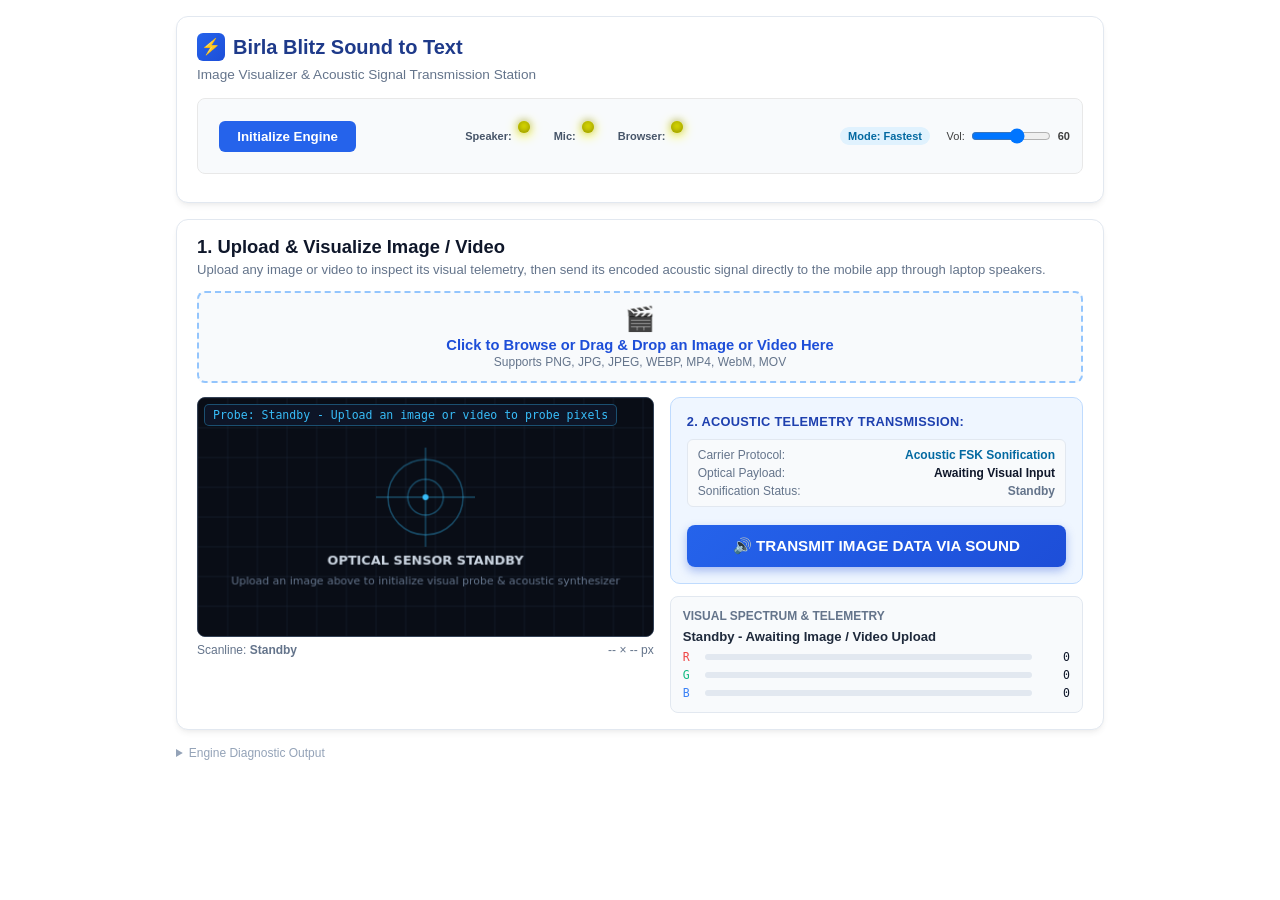
==== commit 56d4736f: "fix(ui): compact visualizer grid layout and elevate acoustic transmit panel to eliminate horizontal " ====
--- a/index.html
+++ b/index.html
@@ -73,11 +73,11 @@
                 </div>
 
                 <!-- Visualizer Workspace: Canvas + Live Analysis + Transmitter -->
-                <div class="visualizer-grid" style="margin-top:16px;">
+                <div class="visualizer-grid">
                     <!-- Left: Canvas & Video Player -->
-                    <div>
+                    <div class="visualizer-col-left">
                         <div class="canvas-wrapper">
-                            <canvas id="imageCanvas" width="600" height="380"></canvas>
+                            <canvas id="imageCanvas" width="460" height="240"></canvas>
                             <video id="uploadedVideo" controls autoplay loop muted playsinline style="display:none;"></video>
                             <div id="probeHud" class="probe-hud">Probe: Standby - Upload an image or video to probe pixels</div>
                         </div>
@@ -89,11 +89,41 @@
 
                     <!-- Right: Analysis & Sound Transmitter -->
                     <div class="analysis-panel">
+                        <!-- Acoustic Image Data Transmitter Box (Placed first for instant accessibility) -->
+                        <div class="sound-signal-box">
+                            <div class="signal-label">2. Acoustic Telemetry Transmission:</div>
+                            
+                            <!-- Hidden codeword input kept in DOM for silent signal trigger -->
+                            <input type="hidden" id="soundSignalMessage" value="">
+
+                            <!-- Acoustic Sonification Metrics HUD -->
+                            <div style="background:#f8fafc; border:1px solid #e2e8f0; border-radius:6px; padding:8px 10px; margin-bottom:8px; font-size:0.75rem; color:#334155;">
+                                <div style="display:flex; justify-content:space-between; margin-bottom:4px;">
+                                    <span style="color:#64748b;">Carrier Protocol:</span>
+                                    <span style="font-weight:600; color:#0369a1;">Acoustic FSK Sonification</span>
+                                </div>
+                                <div style="display:flex; justify-content:space-between; margin-bottom:4px;">
+                                    <span style="color:#64748b;">Optical Payload:</span>
+                                    <span id="payloadInfo" style="font-weight:600; color:#0f172a;">Awaiting Visual Input</span>
+                                </div>
+                                <div style="display:flex; justify-content:space-between;">
+                                    <span style="color:#64748b;">Sonification Status:</span>
+                                    <span id="encodingStatus" style="font-weight:600; color:#64748b;">Standby</span>
+                                </div>
+                            </div>
+
+                            <button id="btnTransmitImageSound" type="button" class="btn-transmit-sound" onclick="transmitImageSignal()">
+                                <span>🔊 TRANSMIT IMAGE DATA VIA SOUND</span>
+                            </button>
+
+                            <div id="txStatusAlert" class="tx-status-alert"></div>
+                        </div>
+
                         <!-- Image Telemetry Metrics -->
                         <div class="metric-card">
                             <div class="metric-header">Visual Spectrum & Telemetry</div>
-                            <div id="metricFilename" style="font-size:0.88rem; font-weight:700; color:#1e293b; margin-bottom:6px; word-break:break-all;">
-                                Standby - Awaiting Image Upload
+                            <div id="metricFilename" style="font-size:0.82rem; font-weight:700; color:#1e293b; margin-bottom:6px; word-break:break-all;">
+                                Standby - Awaiting Image / Video Upload
                             </div>
 
                             <div class="rgb-bars">
@@ -113,40 +143,6 @@
                                     <span id="valBlue" style="width:30px; text-align:right;">0</span>
                                 </div>
                             </div>
-                        </div>
-
-                        <!-- Acoustic Image Data Transmitter Box -->
-                        <div class="sound-signal-box">
-                            <div class="signal-label">2. Acoustic Image Data Transmission:</div>
-                            
-                            <!-- Hidden codeword input kept in DOM for silent signal trigger -->
-                            <input type="hidden" id="soundSignalMessage" value="">
-
-                            <!-- Acoustic Sonification Metrics HUD -->
-                            <div style="background:#f8fafc; border:1px solid #e2e8f0; border-radius:6px; padding:10px 12px; margin-bottom:12px; font-size:0.77rem; color:#334155;">
-                                <div style="display:flex; justify-content:space-between; margin-bottom:5px;">
-                                    <span style="color:#64748b;">Carrier Protocol:</span>
-                                    <span style="font-weight:600; color:#0369a1;">Acoustic FSK Sonification</span>
-                                </div>
-                                <div style="display:flex; justify-content:space-between; margin-bottom:5px;">
-                                    <span style="color:#64748b;">Optical Payload:</span>
-                                    <span id="payloadInfo" style="font-weight:600; color:#0f172a;">Awaiting Image Input</span>
-                                </div>
-                                <div style="display:flex; justify-content:space-between;">
-                                    <span style="color:#64748b;">Sonification Status:</span>
-                                    <span id="encodingStatus" style="font-weight:600; color:#64748b;">Standby</span>
-                                </div>
-                            </div>
-
-                            <div style="font-size:0.75rem; color:#475569; margin-bottom:12px; line-height:1.4;">
-                                Converts visual raster matrices into high-frequency acoustic data streams, transmitted directly through laptop speakers to the mobile receiver app.
-                            </div>
-
-                            <button id="btnTransmitImageSound" type="button" class="btn-transmit-sound" onclick="transmitImageSignal()">
-                                <span>🔊 TRANSMIT IMAGE DATA VIA SOUND</span>
-                            </button>
-
-                            <div id="txStatusAlert" class="tx-status-alert"></div>
                         </div>
 
                         <!-- Dynamic Scientific Context Card -->
@@ -455,12 +451,12 @@
                     
                     // Match canvas aspect ratio
                     var aspect = img.height / img.width;
-                    var maxW = 600;
+                    var maxW = 460;
                     var w = maxW;
                     var h = Math.round(maxW * aspect);
-                    if (h > 380) {
-                        h = 380;
-                        w = Math.round(380 / aspect);
+                    if (h > 240) {
+                        h = 240;
+                        w = Math.round(240 / aspect);
                     }
                     canvas.width = w;
                     canvas.height = h;
--- a/style.css
+++ b/style.css
@@ -2,6 +2,7 @@
     margin: 0; background-color: white;
     -webkit-font-smoothing: subpixel-antialiased;
     font-smoothing: subpixel-antialiased;
+    overflow-x: hidden;
 }
 #screen {
     margin: 0;
@@ -285,7 +286,11 @@
 
 .station-wrapper {
     max-width: 960px;
-    margin: 20px auto;
+    width: 100%;
+    margin: 16px auto;
+    padding: 0 16px;
+    box-sizing: border-box;
+    overflow-x: hidden;
     font-family: -apple-system, BlinkMacSystemFont, "Segoe UI", Roboto, Helvetica, Arial, sans-serif;
     color: #0f172a;
 }
@@ -294,9 +299,13 @@
     background: #ffffff;
     border: 1px solid #e2e8f0;
     border-radius: 12px;
-    padding: 20px;
-    margin-bottom: 20px;
+    padding: 16px 20px;
+    margin-bottom: 16px;
     box-shadow: 0 4px 6px -1px rgba(0, 0, 0, 0.06), 0 2px 4px -2px rgba(0, 0, 0, 0.04);
+    box-sizing: border-box;
+    width: 100%;
+    max-width: 100%;
+    overflow: hidden;
 }
 
 .station-title {
@@ -320,11 +329,12 @@
 .upload-dropzone {
     border: 2px dashed #93c5fd;
     background: #f8fafc;
-    border-radius: 10px;
-    padding: 24px;
+    border-radius: 8px;
+    padding: 12px 18px;
     text-align: center;
     cursor: pointer;
     transition: all 0.2s ease;
+    box-sizing: border-box;
 }
 
 .upload-dropzone:hover, .upload-dropzone.dragover {
@@ -333,20 +343,20 @@
 }
 
 .dropzone-icon {
-    font-size: 32px;
-    margin-bottom: 8px;
+    font-size: 24px;
+    margin-bottom: 4px;
 }
 
 .dropzone-text {
-    font-size: 0.95rem;
+    font-size: 0.92rem;
     font-weight: 600;
     color: #1d4ed8;
 }
 
 .dropzone-sub {
-    font-size: 0.78rem;
+    font-size: 0.75rem;
     color: #64748b;
-    margin-top: 4px;
+    margin-top: 2px;
 }
 
 /* Preset Gallery */
@@ -400,9 +410,22 @@
 /* Visualizer Workspace */
 .visualizer-grid {
     display: grid;
-    grid-template-columns: 1.2fr 0.8fr;
-    gap: 20px;
-    margin-top: 16px;
+    grid-template-columns: minmax(0, 1.05fr) minmax(0, 0.95fr);
+    gap: 16px;
+    margin-top: 14px;
+    align-items: start;
+    width: 100%;
+    max-width: 100%;
+    box-sizing: border-box;
+}
+
+.visualizer-col-left {
+    min-width: 0;
+    max-width: 100%;
+    display: flex;
+    flex-direction: column;
+    overflow: hidden;
+    box-sizing: border-box;
 }
 
 @media (max-width: 768px) {
@@ -414,19 +437,26 @@
 .canvas-wrapper {
     position: relative;
     background: #0f172a;
-    border-radius: 10px;
+    border-radius: 8px;
     overflow: hidden;
-    min-height: 280px;
+    height: 240px;
+    max-height: 240px;
+    min-height: 200px;
+    width: 100%;
+    max-width: 100%;
     display: flex;
     align-items: center;
     justify-content: center;
     border: 1px solid #334155;
     transition: border-color 0.2s ease;
+    box-sizing: border-box;
 }
 
 #imageCanvas {
     max-width: 100%;
-    max-height: 380px;
+    max-height: 240px;
+    width: auto;
+    height: 100%;
     display: block;
     object-fit: contain;
     cursor: crosshair;
@@ -434,12 +464,12 @@
 
 #uploadedVideo {
     max-width: 100%;
-    max-height: 380px;
+    max-height: 240px;
     width: 100%;
-    height: auto;
+    height: 100%;
     display: none;
     object-fit: contain;
-    border-radius: 8px;
+    border-radius: 6px;
     cursor: crosshair;
     outline: none;
     background: #000;
@@ -447,25 +477,33 @@
 
 .probe-hud {
     position: absolute;
-    top: 8px;
-    left: 8px;
-    background: rgba(15, 23, 42, 0.88);
+    top: 6px;
+    left: 6px;
+    background: rgba(15, 23, 42, 0.9);
     color: #38bdf8;
     font-family: monospace;
-    font-size: 0.75rem;
-    padding: 4px 10px;
-    border-radius: 6px;
+    font-size: 0.72rem;
+    padding: 3px 8px;
+    border-radius: 5px;
     border: 1px solid rgba(56, 189, 248, 0.35);
     pointer-events: none;
     backdrop-filter: blur(4px);
     z-index: 10;
+    max-width: 90%;
+    white-space: nowrap;
+    overflow: hidden;
+    text-overflow: ellipsis;
 }
 
 /* Analysis & Transmitter Panel */
 .analysis-panel {
+    min-width: 0;
+    max-width: 100%;
     display: flex;
     flex-direction: column;
-    gap: 14px;
+    gap: 12px;
+    box-sizing: border-box;
+    overflow: hidden;
 }
 
 .metric-card {
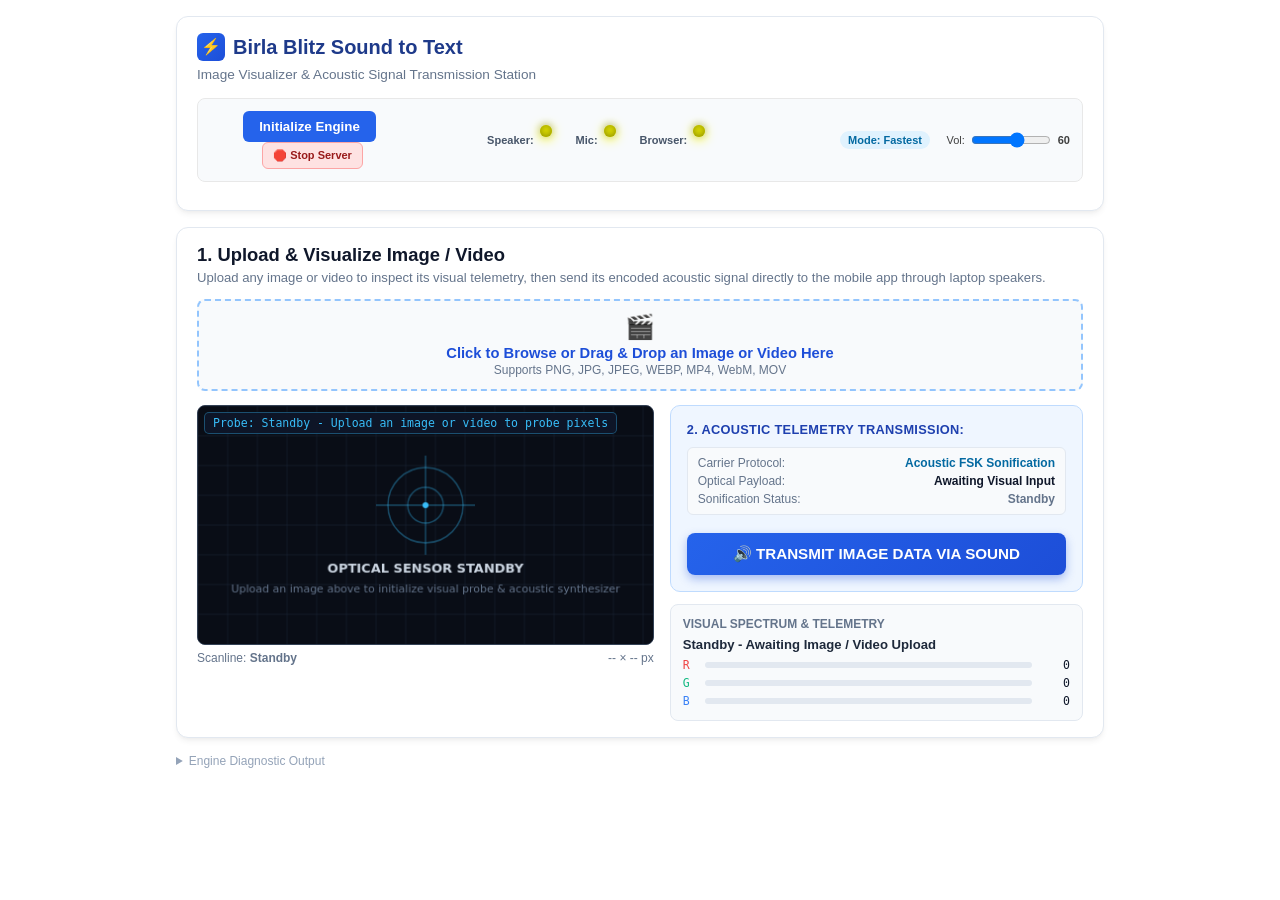
==== commit 57bb7b63: "fix(launcher): improve launcher lifecycle, add server shutdown controls, and enforce strict visualiz" ====
--- a/index.html
+++ b/index.html
@@ -7,7 +7,96 @@
         <meta name="viewport" content="width=device-width, initial-scale=1, maximum-scale=1, minimum-scale=1, user-scalable=no"/>
 
         <link rel="shortcut icon" href="favicon.ico">
-        <link rel="stylesheet" href="style.css">
+        <link rel="stylesheet" href="style.css?v=2.2">
+        <style>
+            /* Critical Viewport & Grid Overrides */
+            html, body {
+                overflow-x: hidden !important;
+                max-width: 100vw !important;
+            }
+            .station-wrapper {
+                max-width: 960px !important;
+                width: 100% !important;
+                box-sizing: border-box !important;
+                overflow-x: hidden !important;
+                margin: 16px auto !important;
+                padding: 0 16px !important;
+            }
+            .station-card {
+                max-width: 100% !important;
+                box-sizing: border-box !important;
+                overflow: hidden !important;
+            }
+            .visualizer-grid {
+                display: grid !important;
+                grid-template-columns: minmax(0, 1.05fr) minmax(0, 0.95fr) !important;
+                gap: 16px !important;
+                width: 100% !important;
+                max-width: 100% !important;
+                box-sizing: border-box !important;
+                align-items: start !important;
+                overflow: hidden !important;
+            }
+            .visualizer-col-left {
+                min-width: 0 !important;
+                max-width: 100% !important;
+                width: 100% !important;
+                overflow: hidden !important;
+                box-sizing: border-box !important;
+                display: flex !important;
+                flex-direction: column !important;
+            }
+            .canvas-wrapper {
+                position: relative !important;
+                width: 100% !important;
+                max-width: 100% !important;
+                height: 240px !important;
+                max-height: 240px !important;
+                min-height: 200px !important;
+                background: #0f172a !important;
+                border-radius: 8px !important;
+                overflow: hidden !important;
+                display: flex !important;
+                align-items: center !important;
+                justify-content: center !important;
+                border: 1px solid #334155 !important;
+                box-sizing: border-box !important;
+            }
+            #uploadedVideo {
+                max-width: 100% !important;
+                max-height: 240px !important;
+                width: 100% !important;
+                height: 100% !important;
+                object-fit: contain !important;
+                border-radius: 6px !important;
+                background: #000 !important;
+                box-sizing: border-box !important;
+                outline: none !important;
+            }
+            #imageCanvas {
+                max-width: 100% !important;
+                max-height: 240px !important;
+                width: auto !important;
+                height: 100% !important;
+                object-fit: contain !important;
+                box-sizing: border-box !important;
+            }
+            .analysis-panel {
+                min-width: 0 !important;
+                max-width: 100% !important;
+                width: 100% !important;
+                box-sizing: border-box !important;
+                overflow: hidden !important;
+                display: flex !important;
+                flex-direction: column !important;
+                gap: 12px !important;
+            }
+            @media (max-width: 768px) {
+                .visualizer-grid {
+                    grid-template-columns: 1fr !important;
+                }
+            }
+        </style>
     </head>
     <body>
         <div id="sound"></div>
@@ -26,8 +115,9 @@
                 <!-- Engine Init & Status LEDs -->
                 <table style="width:100%; margin-bottom:12px; background:#f8fafc; border-radius:8px;">
                     <tr>
-                        <td align="center" style="width:20%; border:none;">
-                            <button onClick="doInit()" id="butInit" style="padding:8px 18px; font-weight:700; background:#2563eb; color:white; border:none; border-radius:6px; cursor:pointer;" disabled>Initialize Engine</button>
+                        <td align="center" style="width:25%; border:none;">
+                            <button onClick="doInit()" id="butInit" style="padding:8px 16px; font-weight:700; background:#2563eb; color:white; border:none; border-radius:6px; cursor:pointer;" disabled>Initialize Engine</button>
+                            <button onclick="stopServer()" style="padding:6px 10px; font-size:11px; font-weight:600; background:#fee2e2; color:#991b1b; border:1px solid #fca5a5; border-radius:6px; cursor:pointer; margin-left:6px;" title="Shut down the local transmitter server">🛑 Stop Server</button>
                         </td>
                         <td align="center" style="border:none;">
                             <div style="display:flex; justify-content:center; gap:24px; align-items:center;">
@@ -73,12 +163,12 @@
                 </div>
 
                 <!-- Visualizer Workspace: Canvas + Live Analysis + Transmitter -->
-                <div class="visualizer-grid">
+                <div class="visualizer-grid" style="display:grid; grid-template-columns:minmax(0, 1.05fr) minmax(0, 0.95fr); gap:16px; width:100%; max-width:100%; box-sizing:border-box; overflow:hidden;">
                     <!-- Left: Canvas & Video Player -->
-                    <div class="visualizer-col-left">
-                        <div class="canvas-wrapper">
-                            <canvas id="imageCanvas" width="460" height="240"></canvas>
-                            <video id="uploadedVideo" controls autoplay loop muted playsinline style="display:none;"></video>
+                    <div class="visualizer-col-left" style="min-width:0; max-width:100%; width:100%; overflow:hidden; box-sizing:border-box;">
+                        <div class="canvas-wrapper" style="position:relative; width:100%; max-width:100%; height:240px; max-height:240px; min-height:200px; background:#0f172a; border-radius:8px; overflow:hidden; display:flex; align-items:center; justify-content:center; border:1px solid #334155; box-sizing:border-box;">
+                            <canvas id="imageCanvas" width="460" height="240" style="max-width:100%; max-height:240px; object-fit:contain;"></canvas>
+                            <video id="uploadedVideo" controls autoplay loop muted playsinline style="display:none; width:100%; max-width:100%; height:100%; max-height:240px; object-fit:contain; border-radius:6px; background:#000; outline:none; box-sizing:border-box;"></video>
                             <div id="probeHud" class="probe-hud">Probe: Standby - Upload an image or video to probe pixels</div>
                         </div>
                         <div style="font-size:0.75rem; color:#64748b; margin-top:6px; display:flex; justify-content:space-between;">
@@ -440,6 +530,11 @@
                     }
                 }
                 canvas.style.display = "block";
+                canvas.style.width = "100%";
+                canvas.style.maxWidth = "100%";
+                canvas.style.height = "100%";
+                canvas.style.maxHeight = "240px";
+                canvas.style.objectFit = "contain";
 
                 currentLoadedImageName = filename || "image.png";
                 document.getElementById("metricFilename").textContent = currentLoadedImageName;
@@ -503,6 +598,11 @@
 
                 currentVideoUrl = URL.createObjectURL(file);
                 uploadedVideo.style.display = "block";
+                uploadedVideo.style.width = "100%";
+                uploadedVideo.style.maxWidth = "100%";
+                uploadedVideo.style.height = "100%";
+                uploadedVideo.style.maxHeight = "240px";
+                uploadedVideo.style.objectFit = "contain";
                 uploadedVideo.src = currentVideoUrl;
                 uploadedVideo.muted = true;
                 uploadedVideo.loop = true;
@@ -1011,6 +1111,25 @@
                 }, 2500);
             }
 
+            // Server Shutdown Function
+            function stopServer() {
+                if (confirm("Are you sure you want to stop the transmitter server?")) {
+                    fetch('/shutdown').then(function() {
+                        document.body.innerHTML = `
+                            <div style="font-family:-apple-system,BlinkMacSystemFont,Segoe UI,Roboto,sans-serif; text-align:center; padding:80px 20px; background:#f8fafc; min-height:100vh;">
+                                <div style="max-width:520px; margin:0 auto; background:#fff; border:1px solid #e2e8f0; border-radius:12px; padding:36px; box-shadow:0 6px 16px rgba(0,0,0,0.06);">
+                                    <h2 style="color:#16a34a; margin-top:0;">✔ Transmitter Server Stopped</h2>
+                                    <p style="color:#475569; font-size:14px; line-height:1.5;">The local Birla Blitz server has been shut down cleanly and port 8000 has been released.</p>
+                                    <p style="font-size:12px; color:#94a3b8; margin-bottom:0;">You can safely close this browser window or re-launch anytime with <code>run.bat</code>.</p>
+                                </div>
+                            </div>
+                        `;
+                    }).catch(function() {
+                        alert("Server stopped or disconnected.");
+                    });
+                }
+            }
+
             // Initialize in standby mode on load
             window.addEventListener("load", function() {
                 // Standby mode initialized
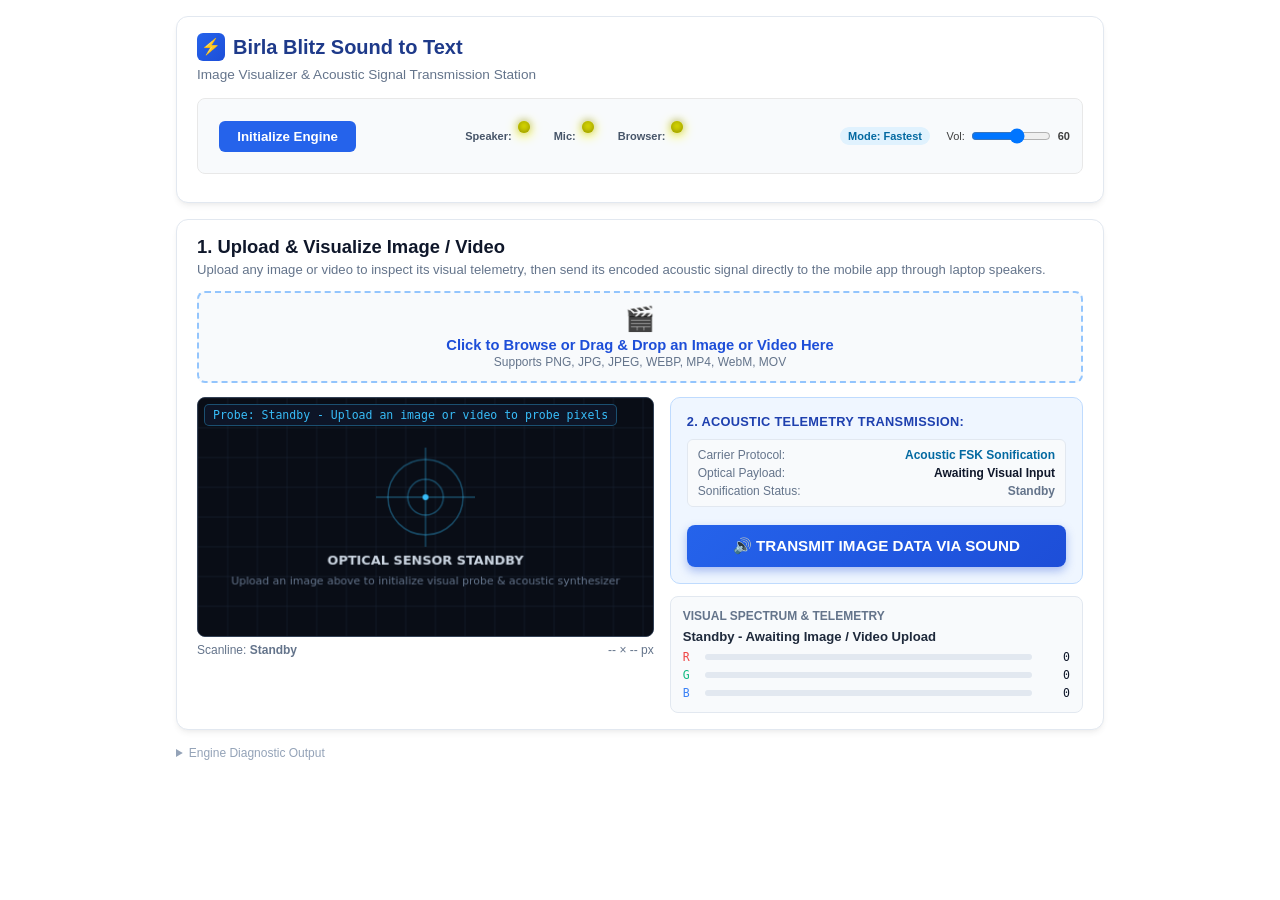
==== commit 962350f6: "feat(deployment): configure Vercel static deployment and remove local shutdown controls" ====
--- a/index.html
+++ b/index.html
@@ -115,9 +115,8 @@
                 <!-- Engine Init & Status LEDs -->
                 <table style="width:100%; margin-bottom:12px; background:#f8fafc; border-radius:8px;">
                     <tr>
-                        <td align="center" style="width:25%; border:none;">
-                            <button onClick="doInit()" id="butInit" style="padding:8px 16px; font-weight:700; background:#2563eb; color:white; border:none; border-radius:6px; cursor:pointer;" disabled>Initialize Engine</button>
-                            <button onclick="stopServer()" style="padding:6px 10px; font-size:11px; font-weight:600; background:#fee2e2; color:#991b1b; border:1px solid #fca5a5; border-radius:6px; cursor:pointer; margin-left:6px;" title="Shut down the local transmitter server">🛑 Stop Server</button>
+                        <td align="center" style="width:20%; border:none;">
+                            <button onClick="doInit()" id="butInit" style="padding:8px 18px; font-weight:700; background:#2563eb; color:white; border:none; border-radius:6px; cursor:pointer;" disabled>Initialize Engine</button>
                         </td>
                         <td align="center" style="border:none;">
                             <div style="display:flex; justify-content:center; gap:24px; align-items:center;">
@@ -1111,25 +1110,6 @@
                 }, 2500);
             }
 
-            // Server Shutdown Function
-            function stopServer() {
-                if (confirm("Are you sure you want to stop the transmitter server?")) {
-                    fetch('/shutdown').then(function() {
-                        document.body.innerHTML = `
-                            <div style="font-family:-apple-system,BlinkMacSystemFont,Segoe UI,Roboto,sans-serif; text-align:center; padding:80px 20px; background:#f8fafc; min-height:100vh;">
-                                <div style="max-width:520px; margin:0 auto; background:#fff; border:1px solid #e2e8f0; border-radius:12px; padding:36px; box-shadow:0 6px 16px rgba(0,0,0,0.06);">
-                                    <h2 style="color:#16a34a; margin-top:0;">✔ Transmitter Server Stopped</h2>
-                                    <p style="color:#475569; font-size:14px; line-height:1.5;">The local Birla Blitz server has been shut down cleanly and port 8000 has been released.</p>
-                                    <p style="font-size:12px; color:#94a3b8; margin-bottom:0;">You can safely close this browser window or re-launch anytime with <code>run.bat</code>.</p>
-                                </div>
-                            </div>
-                        `;
-                    }).catch(function() {
-                        alert("Server stopped or disconnected.");
-                    });
-                }
-            }
-
             // Initialize in standby mode on load
             window.addEventListener("load", function() {
                 // Standby mode initialized
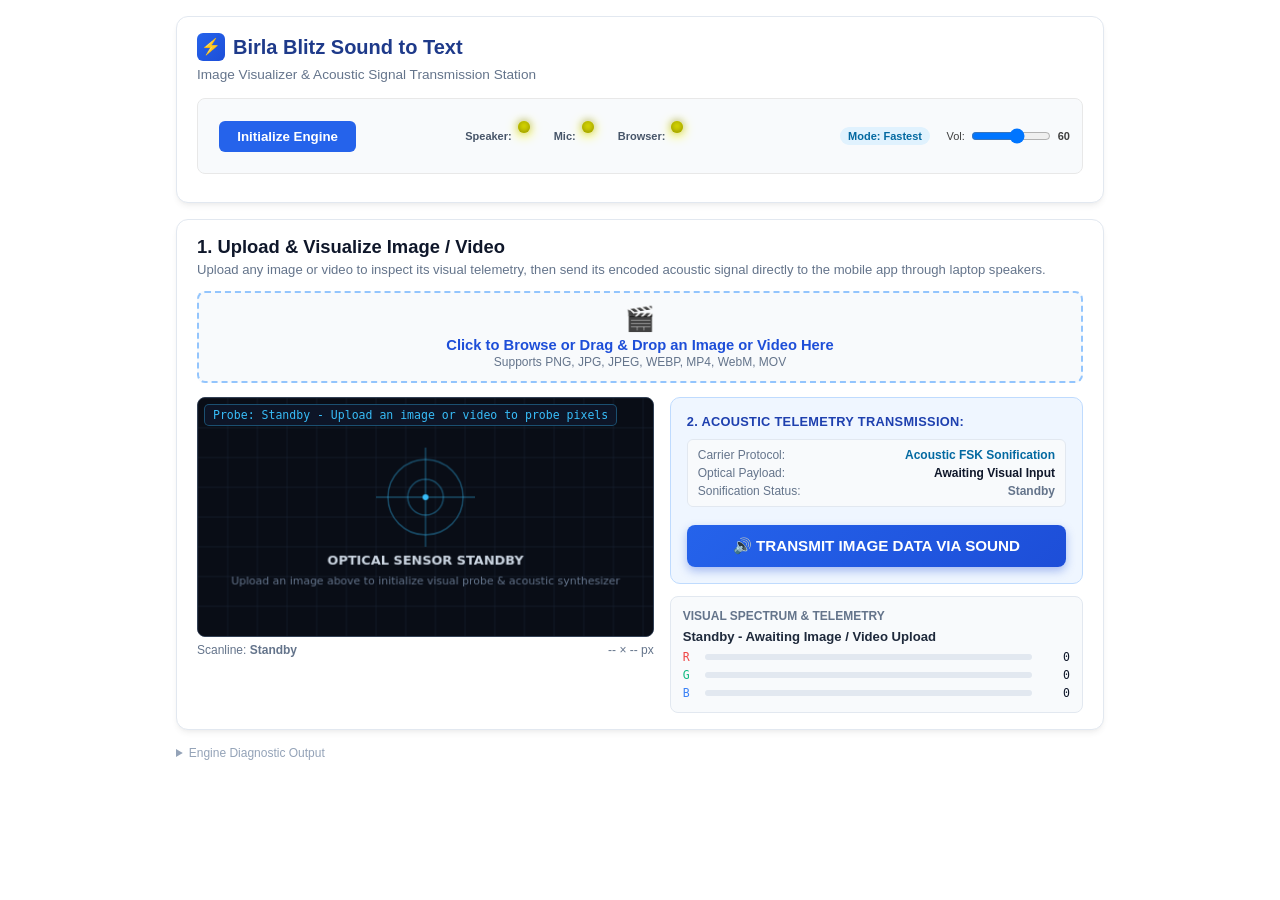
==== commit 33078b53: "fix(telemetry): isolate Earth observation datasets and add neutral optical profile for non-Earth ima" ====
--- a/index.html
+++ b/index.html
@@ -446,26 +446,37 @@
             // IMAGE VISUALIZER & ACOUSTIC SIGNAL LOGIC
             // ============================================================
 
-            // Configurable Image-to-Message dictionary
-            // The user can tell us which image needs to send what message,
-            // or add rules directly on the interface.
+            // Strict Earth Dataset Detector: Validates genuine NASA Earth observations
+            function isEarthDataset(filename) {
+                var lower = (filename || "").toLowerCase();
+                // 1. SVS 5150: Specific Humidity Q2M
+                if (lower.indexOf("5150") !== -1 || lower.indexOf("geos_near_surface_humidity") !== -1 || lower.indexOf("geos_humidity") !== -1 || lower.indexOf("q2m") !== -1) {
+                    return "HUMID";
+                }
+                // 2. SVS 5149: Precipitation and Clouds
+                if (lower.indexOf("5149") !== -1 || lower.indexOf("geos_precipitation") !== -1 || lower.indexOf("precipitation_clouds") !== -1 || lower.indexOf("geos_precip") !== -1) {
+                    return "RAIN";
+                }
+                // 3. SVS 5148: Near-Surface Wind Speed
+                if (lower.indexOf("5148") !== -1 || lower.indexOf("geos_near_surface_wind") !== -1 || lower.indexOf("near_surface_wind") !== -1 || lower.indexOf("geos_wind") !== -1) {
+                    return "WIND";
+                }
+                // 4. SVS 5147: Near-Surface Air Temperature
+                if (lower.indexOf("5147") !== -1 || lower.indexOf("geos_near_surface_temp") !== -1 || lower.indexOf("near_surface_temp") !== -1 || lower.indexOf("geos_temp") !== -1 || lower.indexOf("global_temperature") !== -1) {
+                    return "TEMP";
+                }
+                return null;
+            }
+
             var defaultImageMap = {
                 "geos_near_surface_humidity": { message: "HUMID", label: "GEOS-FP Humidity Q2M (NASA SVS 5150)" },
-                "humidity": { message: "HUMID", label: "Specific Humidity Q2M" },
-                "humid": { message: "HUMID", label: "Specific Humidity Q2M" },
-                "q2m": { message: "HUMID", label: "Specific Humidity Q2M (g/kg)" },
                 "5150": { message: "HUMID", label: "NASA SVS 5150 Humidity" },
                 "geos_precipitation": { message: "RAIN", label: "GEOS-FP Precipitation & Clouds (NASA SVS 5149)" },
-                "precipitation": { message: "RAIN", label: "Precipitation & Clouds" },
-                "precip": { message: "RAIN", label: "Precipitation Rate" },
                 "5149": { message: "RAIN", label: "NASA SVS 5149 Precipitation" },
                 "geos_near_surface_wind": { message: "WIND", label: "GEOS-FP Near-Surface Wind (NASA SVS 5148)" },
                 "5148": { message: "WIND", label: "NASA SVS 5148 Wind Speed" },
-                "wind": { message: "WIND", label: "Near-Surface Wind Speed" },
-                "geos": { message: "TEMP", label: "GEOS-FP Near-Surface Temp (NASA SVS 5147)" },
-                "5147": { message: "TEMP", label: "NASA SVS 5147 Air Temp" },
-                "temp": { message: "TEMP", label: "Temperature Anomaly" },
-                "temperature": { message: "TEMP", label: "Temperature Anomaly" }
+                "geos_near_surface_temp": { message: "TEMP", label: "GEOS-FP Near-Surface Temp (NASA SVS 5147)" },
+                "5147": { message: "TEMP", label: "NASA SVS 5147 Air Temp" }
             };
 
             var imageMessageMap = Object.assign({}, defaultImageMap);
@@ -499,22 +510,12 @@
             var probeX = 0, probeY = 0;
 
             function lookupAndApplyMessage(filename) {
-                var lower = (filename || "").toLowerCase();
                 var soundInput = document.getElementById("soundSignalMessage");
-                var matched = false;
-
-                for (var key in imageMessageMap) {
-                    if (lower.indexOf(key) !== -1) {
-                        soundInput.value = imageMessageMap[key].message;
-                        matched = true;
-                        break;
-                    }
-                }
-
-                if (!matched) {
-                    // Fallback to clean alphanumeric uppercase string
-                    var clean = filename.replace(/\.[^/.]+$/, "").replace(/[^a-zA-Z0-9]/g, "_").toUpperCase();
-                    soundInput.value = clean.substring(0, 10);
+                var dsType = isEarthDataset(filename);
+                if (dsType) {
+                    soundInput.value = dsType;
+                } else {
+                    soundInput.value = "OPTICAL";
                 }
             }
 
@@ -574,10 +575,23 @@
                     scanlineProgress = 0.0;
                     document.getElementById("scanlineState").innerHTML = '<span style="color:#059669; font-weight:600;">Sweeping Surface</span>';
                     document.getElementById("probeHud").textContent = "Probe: Hover image to sample pixels";
+                    var dsType = isEarthDataset(currentLoadedImageName);
                     var payloadEl = document.getElementById("payloadInfo");
-                    if (payloadEl) payloadEl.textContent = `${img.width} × ${img.height} px • 24-bit Optical Matrix`;
+                    if (payloadEl) {
+                        if (dsType) {
+                            payloadEl.textContent = `${img.width} × ${img.height} px • Planetary Telemetry (${dsType})`;
+                        } else {
+                            payloadEl.textContent = `${img.width} × ${img.height} px • Optical Raster (General Visual)`;
+                        }
+                    }
                     var encEl = document.getElementById("encodingStatus");
-                    if (encEl) encEl.innerHTML = '<span style="color:#059669; font-weight:600;">● Acoustic Synthesis Ready</span>';
+                    if (encEl) {
+                        if (dsType) {
+                            encEl.innerHTML = '<span style="color:#059669; font-weight:600;">● Acoustic Synthesis Ready (Planetary)</span>';
+                        } else {
+                            encEl.innerHTML = '<span style="color:#2563eb; font-weight:600;">● Acoustic Synthesis Ready (Optical Mode)</span>';
+                        }
+                    }
                 };
                 img.src = src;
             }
@@ -616,10 +630,15 @@
                     var vh = uploadedVideo.videoHeight || 720;
                     document.getElementById("canvasDims").textContent = vw + " × " + vh + " px";
 
+                    var dsType = isEarthDataset(file.name);
                     var payloadEl = document.getElementById("payloadInfo");
                     if (payloadEl) {
                         var sizeMb = (file.size / (1024 * 1024)).toFixed(2);
-                        payloadEl.textContent = vw + " × " + vh + " px • Video Stream (" + sizeMb + " MB)";
+                        if (dsType) {
+                            payloadEl.textContent = `${vw} × ${vh} px • Planetary Stream (${dsType}, ${sizeMb} MB)`;
+                        } else {
+                            payloadEl.textContent = `${vw} × ${vh} px • Video Stream (${sizeMb} MB, General Visual)`;
+                        }
                     }
 
                     offscreenCanvas.width = vw;
@@ -633,7 +652,11 @@
 
                     var encEl = document.getElementById("encodingStatus");
                     if (encEl) {
-                        encEl.innerHTML = '<span style="color:#059669; font-weight:600;">● Acoustic Synthesis Ready</span>';
+                        if (dsType) {
+                            encEl.innerHTML = '<span style="color:#059669; font-weight:600;">● Acoustic Synthesis Ready (Planetary)</span>';
+                        } else {
+                            encEl.innerHTML = '<span style="color:#2563eb; font-weight:600;">● Acoustic Synthesis Ready (Optical Mode)</span>';
+                        }
                     }
 
                     sampleVideoFrame();
@@ -814,19 +837,21 @@
             requestAnimationFrame(visualizerLoop);
 
             function computeTelemetryText(filename, r, g, b) {
+                var dsType = isEarthDataset(filename);
+                if (!dsType) {
+                    // Non-Earth Image: Strictly calculate standard optical raster characteristics only (Luminance, Hex)
+                    var lum = Math.round(0.299 * r + 0.587 * g + 0.114 * b);
+                    var lumPct = Math.round((lum / 255) * 100);
+                    return ` | <b>Luminance:</b> ${lumPct}% | <span style="color:#64748b;">Standard Visual Target</span>`;
+                }
+
                 var tempText = "";
-                var lowerName = (filename || "").toLowerCase();
-                var isHumid = lowerName.indexOf("humid") !== -1 || lowerName.indexOf("q2m") !== -1 || lowerName.indexOf("5150") !== -1;
-                var isPrecip = !isHumid && (lowerName.indexOf("precip") !== -1 || lowerName.indexOf("rain") !== -1 || lowerName.indexOf("5149") !== -1);
-                var isWind = !isHumid && !isPrecip && (lowerName.indexOf("wind") !== -1 || lowerName.indexOf("5148") !== -1);
-                var isTemp = !isHumid && !isPrecip && !isWind && (lowerName.indexOf("temp") !== -1 || lowerName.indexOf("5147") !== -1 || lowerName.indexOf("geos") !== -1);
-
-                if (isHumid) {
+                if (dsType === "HUMID") {
                     var estQ = (0.4 + (r * 0.035 + g * 0.045 + b * 0.06)).toFixed(1);
                     estQ = Math.min(24.5, Math.max(0.2, estQ));
                     var moistLevel = estQ > 15.0 ? "<span style='color:#0284c7; font-weight:700;'>Tropical Saturated Corridor</span>" : (estQ > 8.0 ? "<span style='color:#10b981;'>Moderate Moisture</span>" : "<span style='color:#d97706;'>Arid / Low Water Vapor</span>");
                     tempText = ` | <b>Specific Humidity (Q2M):</b> ${estQ} g/kg [${moistLevel}]`;
-                } else if (isPrecip) {
+                } else if (dsType === "RAIN") {
                     var isGreen = (g > r && g > b && g > 60);
                     var isRed = (r > 120 && g < 100);
                     var isYellow = (r > 120 && g > 120 && b < 100);
@@ -849,14 +874,14 @@
                     }
                     var pStr = precipRate > 0 ? (precipRate.toFixed(1) + " mm/hr") : "0.0 mm/hr (Dry Cloud)";
                     tempText = ` | <b>Precipitation:</b> ${pStr} [${alertLevel}]`;
-                } else if (isWind) {
+                } else if (dsType === "WIND") {
                     var estWind = (1.0 + (r * 0.11 + g * 0.08 + b * 0.04)).toFixed(1);
                     estWind = Math.min(38.0, Math.max(0.5, estWind));
                     var kts = (estWind * 1.944).toFixed(1);
                     var kmh = (estWind * 3.6).toFixed(1);
                     var beaufort = estWind > 24.5 ? "<span style='color:#ef4444; font-weight:700;'>Storm Force 10</span>" : (estWind > 13.9 ? "<span style='color:#f59e0b; font-weight:700;'>Gale Force 7-8</span>" : (estWind > 5.5 ? "<span style='color:#10b981;'>Moderate Wind Energy Zone</span>" : "<span style='color:#60a5fa;'>Light Air</span>"));
                     tempText = ` | <b>10m Wind Speed:</b> ${estWind} m/s (${kts} kts) [${beaufort}]`;
-                } else if (isTemp) {
+                } else if (dsType === "TEMP") {
                     var estC = Math.round(-35 + (r * 0.32 + g * 0.12 - b * 0.16));
                     estC = Math.max(-42, Math.min(52, estC));
                     var estF = Math.round(estC * 9/5 + 32);
@@ -931,17 +956,19 @@
             }
 
             function updateDatasetContext(filename) {
-                var lower = filename.toLowerCase();
                 var ctxCard = document.getElementById("nasaContextCard");
                 var srcLink = document.getElementById("nasaSourceLink");
                 var ctxText = document.getElementById("nasaContextText");
                 var colorbarImg = document.getElementById("nasaColorbarImg");
                 var scaleLabel = document.getElementById("nasaScaleLabel");
                 var heading = document.getElementById("nasaContextHeading");
+                var metricFilename = document.getElementById("metricFilename");
+
+                var dsType = isEarthDataset(filename);
 
                 if (!ctxCard) return;
 
-                if (lower.indexOf("humid") !== -1 || lower.indexOf("q2m") !== -1 || lower.indexOf("5150") !== -1) {
+                if (dsType === "HUMID") {
                     ctxCard.style.display = "block";
                     if (heading) heading.textContent = "GEOS-FP Humidity Q2M Telemetry";
                     srcLink.style.display = "inline";
@@ -951,7 +978,8 @@
                     colorbarImg.style.display = "block";
                     if (scaleLabel) scaleLabel.innerHTML = `<span>0 g/kg (Dry Arid)</span><span>8 g/kg (Moderate)</span><span>16 g/kg (Humid)</span><span>24+ g/kg (Tropical Saturated)</span>`;
                     ctxText.innerHTML = `<strong>GEOS-FP Near-Surface Humidity (Q2M):</strong> This atmospheric moisture visualization displays near-surface specific humidity, measuring the actual mass of water vapor per kilogram of air spanning from 0 g/kg (bone-dry arid) to 24+ g/kg (tropical saturation).<br><br><strong>Colorbar Analysis:</strong> Pale yellow and tan depict dry continental air masses (0–3 g/kg); mint green and cyan denote moderate continental humidity (4–10 g/kg); rich turquoise and cobalt blue mark high water vapor transport (12–18 g/kg); while dark indigo and saturated violet plumes trace hyper-saturated equatorial moisture corridors (>20 g/kg) fueling storm formation.`;
-                } else if (lower.indexOf("precip") !== -1 || lower.indexOf("rain") !== -1 || lower.indexOf("5149") !== -1) {
+                    if (metricFilename) metricFilename.innerHTML = `${filename} <span style="display:inline-block; margin-left:6px; padding:2px 7px; font-size:0.68rem; background:#ecfdf5; color:#065f46; border-radius:4px; border:1px solid #a7f3d0; font-weight:700;">🌍 NASA Earth Observation (SVS 5150)</span>`;
+                } else if (dsType === "RAIN") {
                     ctxCard.style.display = "block";
                     if (heading) heading.textContent = "GEOS-FP Precipitation & Cloud Telemetry";
                     srcLink.style.display = "inline";
@@ -961,7 +989,8 @@
                     colorbarImg.style.display = "block";
                     if (scaleLabel) scaleLabel.innerHTML = `<span>0.1 mm/hr (Light)</span><span>5 mm/hr (Moderate)</span><span>15 mm/hr (Heavy)</span><span>30+ mm/hr (Flash Flood Core)</span>`;
                     ctxText.innerHTML = `<strong>GEOS-FP Precipitation and Clouds:</strong> This satellite imagery overlays active precipitation rates atop atmospheric cloud optical thickness, measuring rainfall intensity from light drizzle at 0.1 mm/hr to cloudbursts exceeding 30 mm/hr.<br><br><strong>Colorbar Analysis:</strong> Monochrome white and translucent gray show cloud optical depth; cool aqua and soft green show light steady rain (0.1–2.5 mm/hr); bright yellow and orange indicate heavy convective downpours (5–15 mm/hr); while intense crimson and deep violet cores demarcate severe storm cells and tropical deluges exceeding 20–30+ mm/hr capable of flash floods.`;
-                } else if (lower.indexOf("wind") !== -1 || lower.indexOf("5148") !== -1) {
+                    if (metricFilename) metricFilename.innerHTML = `${filename} <span style="display:inline-block; margin-left:6px; padding:2px 7px; font-size:0.68rem; background:#ecfdf5; color:#065f46; border-radius:4px; border:1px solid #a7f3d0; font-weight:700;">🌍 NASA Earth Observation (SVS 5149)</span>`;
+                } else if (dsType === "WIND") {
                     ctxCard.style.display = "block";
                     if (heading) heading.textContent = "GEOS-FP Near-Surface Wind Telemetry";
                     srcLink.style.display = "inline";
@@ -971,7 +1000,8 @@
                     colorbarImg.style.display = "block";
                     if (scaleLabel) scaleLabel.innerHTML = `<span>0 m/s (Calm)</span><span>10 m/s (Breeze)</span><span>22 m/s (Gale)</span><span>35+ m/s (Storm Force)</span>`;
                     ctxText.innerHTML = `<strong>GEOS-FP Near-Surface Wind Speed:</strong> This atmospheric visualization maps surface wind velocity sampled at 10 meters above Earth, spanning from 0 m/s (calm) to 35+ m/s (hurricane-force gusts, >70 kts).<br><br><strong>Colorbar Analysis:</strong> Dark indigo and navy represent gentle breezes (0–5 m/s); cyan and emerald green indicate fresh maritime trade winds (6–14 m/s); bright yellow and amber mark strong near-gale corridors (15–24 m/s); and vibrant magenta, violet, and bright white streaks highlight dangerous storm tracks and roaring circumpolar westerly gale belts exceeding 25–35+ m/s.`;
-                } else if (lower.indexOf("temp") !== -1 || lower.indexOf("5147") !== -1 || lower.indexOf("geos") !== -1) {
+                    if (metricFilename) metricFilename.innerHTML = `${filename} <span style="display:inline-block; margin-left:6px; padding:2px 7px; font-size:0.68rem; background:#ecfdf5; color:#065f46; border-radius:4px; border:1px solid #a7f3d0; font-weight:700;">🌍 NASA Earth Observation (SVS 5148)</span>`;
+                } else if (dsType === "TEMP") {
                     ctxCard.style.display = "block";
                     if (heading) heading.textContent = "GEOS-FP Near-Surface Temperature Telemetry";
                     srcLink.style.display = "inline";
@@ -981,8 +1011,11 @@
                     colorbarImg.style.display = "block";
                     if (scaleLabel) scaleLabel.innerHTML = `<span>-40°C (-40°F) Deep Cold</span><span>0°C Freezing</span><span>+25°C Warm</span><span>+50°C (122°F) Heatwave</span>`;
                     ctxText.innerHTML = `<strong>GEOS-FP Near-Surface Temperature:</strong> This visualization reveals global surface air temperature at 2 meters above Earth, spanning an extreme range from -40°C (-40°F) in polar cold up to +50°C (+122°F) in desert heatwaves.<br><br><strong>Colorbar Analysis:</strong> Deep purple and dark indigo signify freezing polar zones (-40°C to -10°C) over Antarctica, Greenland, and Arctic ice; cyan and soft green mark cool to temperate mid-latitudes (0°C to +15°C); vibrant yellow and warm orange indicate tropical daytime warmth (+20°C to +35°C); while dark crimson, maroon, and white-hot cores highlight dangerous extreme heatwaves exceeding +40°C to +50°C across the Sahara, Persian Gulf, and Australian Outback.`;
+                    if (metricFilename) metricFilename.innerHTML = `${filename} <span style="display:inline-block; margin-left:6px; padding:2px 7px; font-size:0.68rem; background:#ecfdf5; color:#065f46; border-radius:4px; border:1px solid #a7f3d0; font-weight:700;">🌍 NASA Earth Observation (SVS 5147)</span>`;
                 } else {
+                    // Non-Earth Image: Strictly hide the scientific context card!
                     ctxCard.style.display = "none";
+                    if (metricFilename) metricFilename.innerHTML = `${filename} <span style="display:inline-block; margin-left:6px; padding:2px 7px; font-size:0.68rem; background:#f1f5f9; color:#475569; border-radius:4px; border:1px solid #cbd5e1; font-weight:600;">📷 Standard Visual Image (Non-Earth)</span>`;
                 }
             }
 
@@ -1089,10 +1122,18 @@
                 }
 
                 alertBox.className = "tx-status-alert active";
-                alertBox.innerHTML = `
-                    📡 <strong>Transmitting Optical / Video Telemetry via Sound Waves...</strong><br>
-                    <span style="font-size:0.75rem; font-weight:normal;">Synthesizing visual raster matrices and emitting high-frequency acoustic data burst through laptop speakers. The mobile receiver is reconstructing the dataset in real time!</span>
-                `;
+                var dsType = isEarthDataset(currentLoadedImageName);
+                if (dsType) {
+                    alertBox.innerHTML = `
+                        📡 <strong>Transmitting Planetary Earth Observation Telemetry (${dsType})...</strong><br>
+                        <span style="font-size:0.75rem; font-weight:normal;">Synthesizing atmospheric ${dsType} telemetry into high-frequency acoustic data burst. Mobile receiver will reconstruct the corresponding NASA observation dataset.</span>
+                    `;
+                } else {
+                    alertBox.innerHTML = `
+                        📡 <strong>Transmitting Standard Optical Visual Telemetry...</strong><br>
+                        <span style="font-size:0.75rem; font-weight:normal;">Synthesizing visual optical matrix into high-frequency acoustic data burst. Mobile receiver will identify as a standard non-Earth visual image.</span>
+                    `;
+                }
 
                 // Update secondary textarea as well
                 var txArea = document.getElementById("txData");
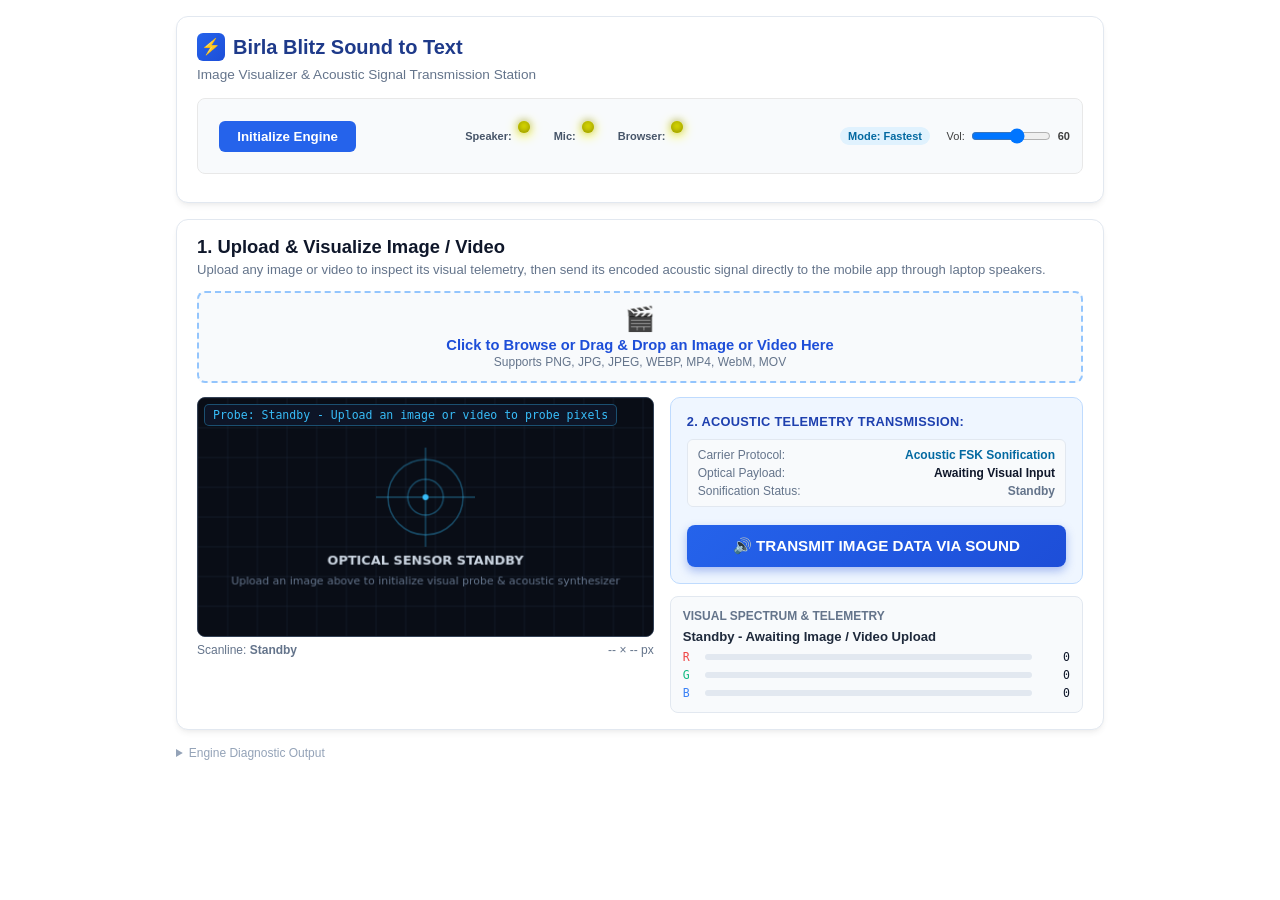
==== commit 90f0e0f1: "fix(detection): support official NASA GMAO filenames and MC01-MC04 prefixes" ====
--- a/index.html
+++ b/index.html
@@ -446,37 +446,81 @@
             // IMAGE VISUALIZER & ACOUSTIC SIGNAL LOGIC
             // ============================================================
 
-            // Strict Earth Dataset Detector: Validates genuine NASA Earth observations
+            // Strict & Robust Earth Dataset Detector: Validates genuine NASA Earth observations
             function isEarthDataset(filename) {
-                var lower = (filename || "").toLowerCase();
-                // 1. SVS 5150: Specific Humidity Q2M
-                if (lower.indexOf("5150") !== -1 || lower.indexOf("geos_near_surface_humidity") !== -1 || lower.indexOf("geos_humidity") !== -1 || lower.indexOf("q2m") !== -1) {
+                if (!filename) return null;
+                var name = filename.toLowerCase();
+
+                // 1. SVS 5150: Specific Humidity Q2M (MC04 / GMAO / GEOS-FP)
+                if (
+                    name.indexOf("5150") !== -1 ||
+                    name.indexOf("mc04") !== -1 ||
+                    name.indexOf("q2m") !== -1 ||
+                    name.indexOf("humidity") !== -1 ||
+                    name.indexOf("humid") !== -1 ||
+                    (name.indexOf("gmao") !== -1 && name.indexOf("humid") !== -1)
+                ) {
                     return "HUMID";
                 }
-                // 2. SVS 5149: Precipitation and Clouds
-                if (lower.indexOf("5149") !== -1 || lower.indexOf("geos_precipitation") !== -1 || lower.indexOf("precipitation_clouds") !== -1 || lower.indexOf("geos_precip") !== -1) {
+
+                // 2. SVS 5149: Precipitation and Clouds (MC03 / GMAO / GEOS-FP)
+                if (
+                    name.indexOf("5149") !== -1 ||
+                    name.indexOf("mc03") !== -1 ||
+                    name.indexOf("precipitation") !== -1 ||
+                    name.indexOf("precip") !== -1 ||
+                    /\b(rain|rainfall)\b/i.test(name) ||
+                    (name.indexOf("gmao") !== -1 && name.indexOf("precip") !== -1)
+                ) {
                     return "RAIN";
                 }
-                // 3. SVS 5148: Near-Surface Wind Speed
-                if (lower.indexOf("5148") !== -1 || lower.indexOf("geos_near_surface_wind") !== -1 || lower.indexOf("near_surface_wind") !== -1 || lower.indexOf("geos_wind") !== -1) {
+
+                // 3. SVS 5148: Near-Surface Wind Speed (MC02 / GMAO / GEOS-FP)
+                if (
+                    name.indexOf("5148") !== -1 ||
+                    name.indexOf("mc02") !== -1 ||
+                    /\b(wind|winds|windspeed)\b/i.test(name) ||
+                    (name.indexOf("gmao") !== -1 && name.indexOf("wind") !== -1) ||
+                    name.indexOf("near_surface_wind") !== -1
+                ) {
                     return "WIND";
                 }
-                // 4. SVS 5147: Near-Surface Air Temperature
-                if (lower.indexOf("5147") !== -1 || lower.indexOf("geos_near_surface_temp") !== -1 || lower.indexOf("near_surface_temp") !== -1 || lower.indexOf("geos_temp") !== -1 || lower.indexOf("global_temperature") !== -1) {
+
+                // 4. SVS 5147: Near-Surface Air Temperature (MC01 / GMAO / GEOS-FP)
+                if (
+                    name.indexOf("5147") !== -1 ||
+                    name.indexOf("mc01") !== -1 ||
+                    name.indexOf("temperature") !== -1 ||
+                    name.indexOf("temp_anomaly") !== -1 ||
+                    name.indexOf("global_temperature") !== -1 ||
+                    name.indexOf("near_surface_temp") !== -1 ||
+                    (name.indexOf("gmao") !== -1 && (name.indexOf("temp") !== -1 || name.indexOf("temperature") !== -1)) ||
+                    (name.indexOf("geos") !== -1 && (name.indexOf("temp") !== -1 || name.indexOf("temperature") !== -1)) ||
+                    /\b(temp)\b/i.test(name)
+                ) {
                     return "TEMP";
                 }
+
                 return null;
             }
 
             var defaultImageMap = {
+                "mc04": { message: "HUMID", label: "GEOS-FP Humidity Q2M (NASA SVS 5150)" },
+                "5150": { message: "HUMID", label: "NASA SVS 5150 Humidity" },
                 "geos_near_surface_humidity": { message: "HUMID", label: "GEOS-FP Humidity Q2M (NASA SVS 5150)" },
-                "5150": { message: "HUMID", label: "NASA SVS 5150 Humidity" },
+                "humidity": { message: "HUMID", label: "Specific Humidity Q2M" },
+                "q2m": { message: "HUMID", label: "Specific Humidity Q2M" },
+                "mc03": { message: "RAIN", label: "GEOS-FP Precipitation & Clouds (NASA SVS 5149)" },
+                "5149": { message: "RAIN", label: "NASA SVS 5149 Precipitation" },
                 "geos_precipitation": { message: "RAIN", label: "GEOS-FP Precipitation & Clouds (NASA SVS 5149)" },
-                "5149": { message: "RAIN", label: "NASA SVS 5149 Precipitation" },
+                "precipitation": { message: "RAIN", label: "Precipitation & Clouds" },
+                "mc02": { message: "WIND", label: "GEOS-FP Near-Surface Wind (NASA SVS 5148)" },
+                "5148": { message: "WIND", label: "NASA SVS 5148 Wind Speed" },
                 "geos_near_surface_wind": { message: "WIND", label: "GEOS-FP Near-Surface Wind (NASA SVS 5148)" },
-                "5148": { message: "WIND", label: "NASA SVS 5148 Wind Speed" },
+                "mc01": { message: "TEMP", label: "GEOS-FP Near-Surface Temp (NASA SVS 5147)" },
+                "5147": { message: "TEMP", label: "NASA SVS 5147 Air Temp" },
                 "geos_near_surface_temp": { message: "TEMP", label: "GEOS-FP Near-Surface Temp (NASA SVS 5147)" },
-                "5147": { message: "TEMP", label: "NASA SVS 5147 Air Temp" }
+                "temperature": { message: "TEMP", label: "Global Near-Surface Temperature" }
             };
 
             var imageMessageMap = Object.assign({}, defaultImageMap);
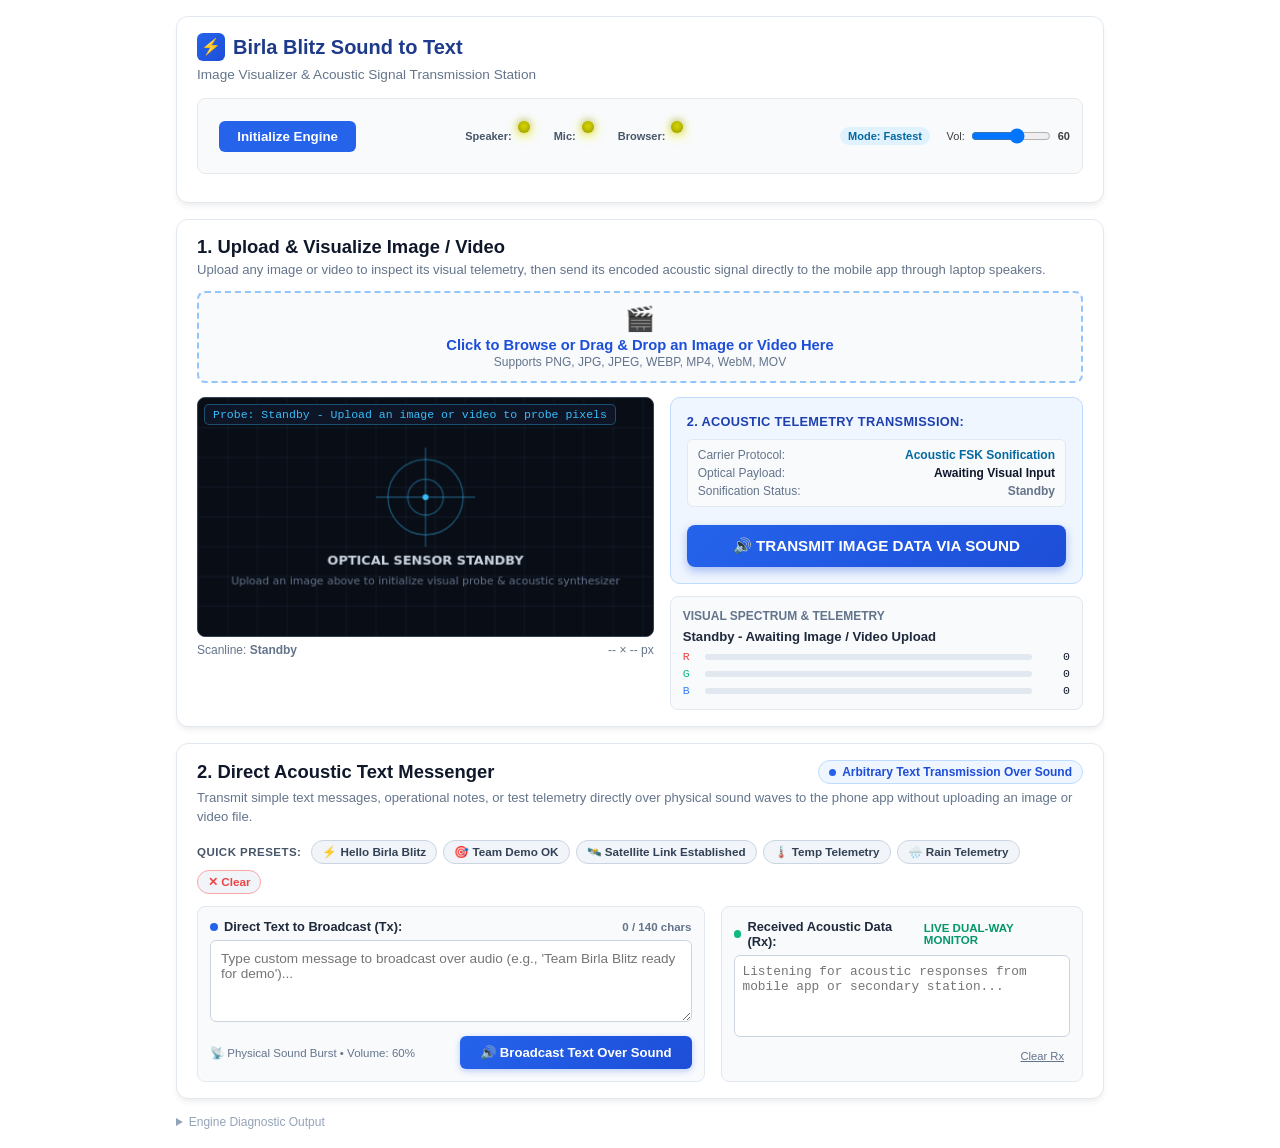
==== commit 1365a444: "feat(messenger): add direct acoustic text messenger console and mobile reception on dev branch" ====
--- a/index.html
+++ b/index.html
@@ -95,6 +95,69 @@
                 .visualizer-grid {
                     grid-template-columns: 1fr !important;
                 }
+            }
+            .preset-chip {
+                background: #f1f5f9;
+                border: 1px solid #cbd5e1;
+                border-radius: 14px;
+                padding: 4px 10px;
+                font-size: 0.73rem;
+                font-weight: 600;
+                color: #334155;
+                cursor: pointer;
+                transition: all 0.15s ease;
+                display: inline-flex;
+                align-items: center;
+                gap: 4px;
+            }
+            .preset-chip:hover {
+                background: #e2e8f0;
+                color: #0f172a;
+                border-color: #94a3b8;
+                transform: translateY(-1px);
+            }
+            .custom-text-input {
+                width: 100%;
+                height: 82px;
+                box-sizing: border-box;
+                font-family: inherit;
+                font-size: 0.85rem;
+                border: 1px solid #cbd5e1;
+                border-radius: 6px;
+                padding: 10px;
+                background: #ffffff;
+                color: #0f172a;
+                resize: vertical;
+                transition: border-color 0.15s ease;
+            }
+            .custom-text-input:focus {
+                outline: none;
+                border-color: #2563eb;
+                box-shadow: 0 0 0 3px rgba(37, 99, 235, 0.12);
+            }
+            .btn-broadcast-text {
+                padding: 9px 20px;
+                font-weight: 700;
+                font-size: 0.82rem;
+                background: linear-gradient(135deg, #2563eb, #1d4ed8);
+                color: white;
+                border: none;
+                border-radius: 6px;
+                cursor: pointer;
+                box-shadow: 0 2px 6px rgba(37, 99, 235, 0.3);
+                transition: all 0.15s ease;
+                display: inline-flex;
+                align-items: center;
+                gap: 6px;
+            }
+            .btn-broadcast-text:hover:not(:disabled) {
+                background: linear-gradient(135deg, #1d4ed8, #1e40af);
+                transform: translateY(-1px);
+                box-shadow: 0 4px 10px rgba(37, 99, 235, 0.35);
+            }
+            .btn-broadcast-text:disabled {
+                opacity: 0.65;
+                cursor: not-allowed;
             }
         </style>
     </head>
@@ -250,33 +313,75 @@
                 </div>
             </div>
 
-            <!-- Manual Text Transmitter (Hidden from UI, retained for DOM compatibility) -->
-            <div class="station-card" style="display:none;">
-                <details>
-                    <summary style="font-size:0.9rem; font-weight:700; color:#475569; cursor:pointer; user-select:none;">
-                        ⌨️ Manual Text Broadcast Console (Optional Direct Mode)
-                    </summary>
-                    <div style="margin-top:14px;">
-                        <table id="main-controls" style="width:100%;">
-                            <tr>
-                                <td style="width:50%;">
-                                    <div style="font-weight:600; font-size:0.8rem; margin-bottom:4px;">Received Acoustic Data (Rx):</div>
-                                    <textarea id="rxData" style="width:100%; height:70px; font-family:monospace; font-size:0.8rem;" disabled></textarea>
-                                </td>
-                                <td style="width:50%;">
-                                    <div style="font-weight:600; font-size:0.8rem; margin-bottom:4px;">Direct Text to Broadcast (Tx):</div>
-                                    <textarea id="txData" style="width:100%; height:70px; font-family:monospace; font-size:0.8rem;" placeholder="Type custom message to broadcast..."></textarea>
-                                </td>
-                            </tr>
-                            <tr>
-                                <td><a id="peer-info" style="font-size:0.8rem;"></a></td>
-                                <td align="right">
-                                    <button onClick="lockoutSubmit(this); transmitText(document.getElementById('txData').value);" style="padding:8px 18px; font-weight:700; background:#334155; color:white; border:none; border-radius:6px; cursor:pointer;">Broadcast Raw Text</button>
-                                </td>
-                            </tr>
-                        </table>
+            <!-- SECTION 2: DIRECT ACOUSTIC TEXT MESSENGER -->
+            <div class="station-card" style="margin-top:16px;">
+                <div style="display:flex; justify-content:space-between; align-items:center; flex-wrap:wrap; gap:8px; margin-bottom:4px;">
+                    <h2 style="font-size:1.15rem; font-weight:700; color:#0f172a; margin:0;">
+                        2. Direct Acoustic Text Messenger
+                    </h2>
+                    <span style="display:inline-flex; align-items:center; gap:6px; background:#eff6ff; color:#1d4ed8; font-size:0.75rem; font-weight:700; padding:4px 10px; border-radius:20px; border:1px solid #bfdbfe;">
+                        <span style="width:7px; height:7px; background:#2563eb; border-radius:50%; display:inline-block;"></span>
+                        Arbitrary Text Transmission Over Sound
+                    </span>
+                </div>
+                <p style="font-size:0.82rem; color:#64748b; margin-top:2px; margin-bottom:14px; line-height:1.45;">
+                    Transmit simple text messages, operational notes, or test telemetry directly over physical sound waves to the phone app without uploading an image or video file.
+                </p>
+
+                <!-- Quick Presets -->
+                <div style="margin-bottom:12px; display:flex; flex-wrap:wrap; align-items:center; gap:6px;">
+                    <span style="font-size:0.72rem; font-weight:700; color:#475569; text-transform:uppercase; letter-spacing:0.04em; margin-right:4px;">Quick Presets:</span>
+                    <button type="button" class="preset-chip" onclick="setPresetText('Hello Birla Blitz')">⚡ Hello Birla Blitz</button>
+                    <button type="button" class="preset-chip" onclick="setPresetText('TEAM_DEMO_READY_OK')">🎯 Team Demo OK</button>
+                    <button type="button" class="preset-chip" onclick="setPresetText('SATELLITE_LINK_ESTABLISHED')">🛰️ Satellite Link Established</button>
+                    <button type="button" class="preset-chip" onclick="setPresetText('TEMP')">🌡️ Temp Telemetry</button>
+                    <button type="button" class="preset-chip" onclick="setPresetText('RAIN')">🌧️ Rain Telemetry</button>
+                    <button type="button" class="preset-chip" onclick="setPresetText('')" style="color:#ef4444; border-color:#fca5a5;">✕ Clear</button>
+                </div>
+
+                <div style="display:grid; grid-template-columns:minmax(0, 1.4fr) minmax(0, 1fr); gap:16px;">
+                    <!-- Text to Transmit (Tx) -->
+                    <div style="background:#f8fafc; border:1px solid #e2e8f0; border-radius:8px; padding:12px;">
+                        <div style="display:flex; justify-content:space-between; align-items:center; margin-bottom:6px;">
+                            <label for="txData" style="font-weight:700; font-size:0.8rem; color:#1e293b; display:flex; align-items:center; gap:6px;">
+                                <span style="display:inline-block; width:8px; height:8px; background:#2563eb; border-radius:50%;"></span>
+                                Direct Text to Broadcast (Tx):
+                            </label>
+                            <span id="charCount" style="font-size:0.72rem; color:#64748b; font-weight:600;">0 / 140 chars</span>
+                        </div>
+                        <textarea id="txData" class="custom-text-input" placeholder="Type custom message to broadcast over audio (e.g., 'Team Birla Blitz ready for demo')..." oninput="updateCharCount()"></textarea>
+                        
+                        <div style="margin-top:10px; display:flex; gap:10px; align-items:center; justify-content:space-between; flex-wrap:wrap;">
+                            <span style="font-size:0.72rem; color:#64748b;">
+                                📡 Physical Sound Burst • Volume: <span id="txVolDisplay">60%</span>
+                            </span>
+                            <button id="btnTransmitCustomText" onclick="transmitCustomTextMessage()" class="btn-broadcast-text">
+                                🔊 Broadcast Text Over Sound
+                            </button>
+                        </div>
+
+                        <!-- Live Broadcast Status Alert -->
+                        <div id="directTxAlert" style="display:none; margin-top:10px; padding:8px 12px; border-radius:6px; font-size:0.78rem; line-height:1.4;"></div>
                     </div>
-                </details>
+
+                    <!-- Received Acoustic Data (Rx) & Monitor -->
+                    <div style="background:#f8fafc; border:1px solid #e2e8f0; border-radius:8px; padding:12px;">
+                        <div style="display:flex; justify-content:space-between; align-items:center; margin-bottom:6px;">
+                            <label for="rxData" style="font-weight:700; font-size:0.8rem; color:#1e293b; display:flex; align-items:center; gap:6px;">
+                                <span style="display:inline-block; width:8px; height:8px; background:#10b981; border-radius:50%;"></span>
+                                Received Acoustic Data (Rx):
+                            </label>
+                            <span style="font-size:0.72rem; color:#059669; font-weight:700;">LIVE DUAL-WAY MONITOR</span>
+                        </div>
+                        <textarea id="rxData" readonly style="width:100%; height:82px; box-sizing:border-box; font-family:monospace; font-size:0.8rem; border:1px solid #cbd5e1; border-radius:6px; padding:8px; background:#ffffff; color:#0f172a; resize:none;" placeholder="Listening for acoustic responses from mobile app or secondary station..."></textarea>
+                        
+                        <div style="margin-top:8px; font-size:0.72rem; color:#64748b; display:flex; justify-content:space-between; align-items:center;">
+                            <a id="peer-info" style="color:#475569; text-decoration:none; font-weight:600;"></a>
+                            <span id="peerReceive" style="display:none;"></span>
+                            <button type="button" onclick="document.getElementById('rxData').value=''" style="background:transparent; border:none; color:#64748b; font-size:0.7rem; cursor:pointer; text-decoration:underline;">Clear Rx</button>
+                        </div>
+                    </div>
+                </div>
             </div>
 
             <!-- Console Log -->
@@ -316,6 +421,97 @@
                 val = document.getElementById('param'+sName).value;
                 document.getElementById('param'+sName+'Scroll').innerHTML = val;
                 volume = val;
+                var txVol = document.getElementById('txVolDisplay');
+                if (txVol) txVol.textContent = val + '%';
+            }
+
+            // Direct Acoustic Text Messenger Helpers
+            function updateCharCount() {
+                var txInput = document.getElementById("txData");
+                var counter = document.getElementById("charCount");
+                if (!txInput || !counter) return;
+                var len = txInput.value.length;
+                counter.textContent = len + " / 140 chars";
+                if (len > 140) {
+                    counter.style.color = "#dc2626";
+                    counter.style.fontWeight = "700";
+                } else {
+                    counter.style.color = "#64748b";
+                    counter.style.fontWeight = "600";
+                }
+            }
+
+            function setPresetText(text) {
+                var txInput = document.getElementById("txData");
+                if (!txInput) return;
+                txInput.value = text;
+                updateCharCount();
+                txInput.focus();
+            }
+
+            function escapeHtml(text) {
+                if (!text) return "";
+                return String(text)
+                    .replace(/&/g, "&amp;")
+                    .replace(/</g, "&lt;")
+                    .replace(/>/g, "&gt;")
+                    .replace(/"/g, "&quot;")
+                    .replace(/'/g, "&#039;");
+            }
+
+            function transmitCustomTextMessage() {
+                var txInput = document.getElementById("txData");
+                var msg = txInput ? txInput.value.trim() : "";
+                if (!msg) {
+                    alert("Please enter a text message to broadcast over sound.");
+                    if (txInput) txInput.focus();
+                    return;
+                }
+
+                if (!isInitialized) {
+                    doInit();
+                }
+
+                var btn = document.getElementById("btnTransmitCustomText");
+                var alertBox = document.getElementById("directTxAlert");
+
+                if (btn) {
+                    btn.disabled = true;
+                    btn.innerHTML = `<span>⏳ TRANSMITTING OVER SOUND...</span>`;
+                }
+
+                if (alertBox) {
+                    alertBox.style.display = "block";
+                    alertBox.style.background = "#eff6ff";
+                    alertBox.style.border = "1px solid #bfdbfe";
+                    alertBox.style.color = "#1e40af";
+                    alertBox.innerHTML = `
+                        📡 <strong>Broadcasting Acoustic Text Payload (${msg.length} chars)...</strong><br>
+                        <span style="font-size:0.75rem; color:#3b82f6;">Playing high-frequency audio stream. Phone receiver app will decode: <em>"${escapeHtml(msg)}"</em></span>
+                    `;
+                }
+
+                // Broadcast using acoustic core WASM module
+                transmitText(msg);
+
+                setTimeout(function() {
+                    if (btn) {
+                        btn.disabled = false;
+                        btn.innerHTML = `🔊 Broadcast Text Over Sound`;
+                    }
+                    if (alertBox) {
+                        alertBox.style.background = "#ecfdf5";
+                        alertBox.style.border = "1px solid #a7f3d0";
+                        alertBox.style.color = "#065f46";
+                        alertBox.innerHTML = `
+                            ✅ <strong>Transmission Complete!</strong><br>
+                            <span style="font-size:0.75rem; color:#047857;">Acoustic signal finished playing. The phone receiver app will render the message bubble and read it aloud.</span>
+                        `;
+                        setTimeout(function() {
+                            if (alertBox) alertBox.style.display = "none";
+                        }, 5000);
+                    }
+                }, 2800);
             }
 
             function getSampleRate() {
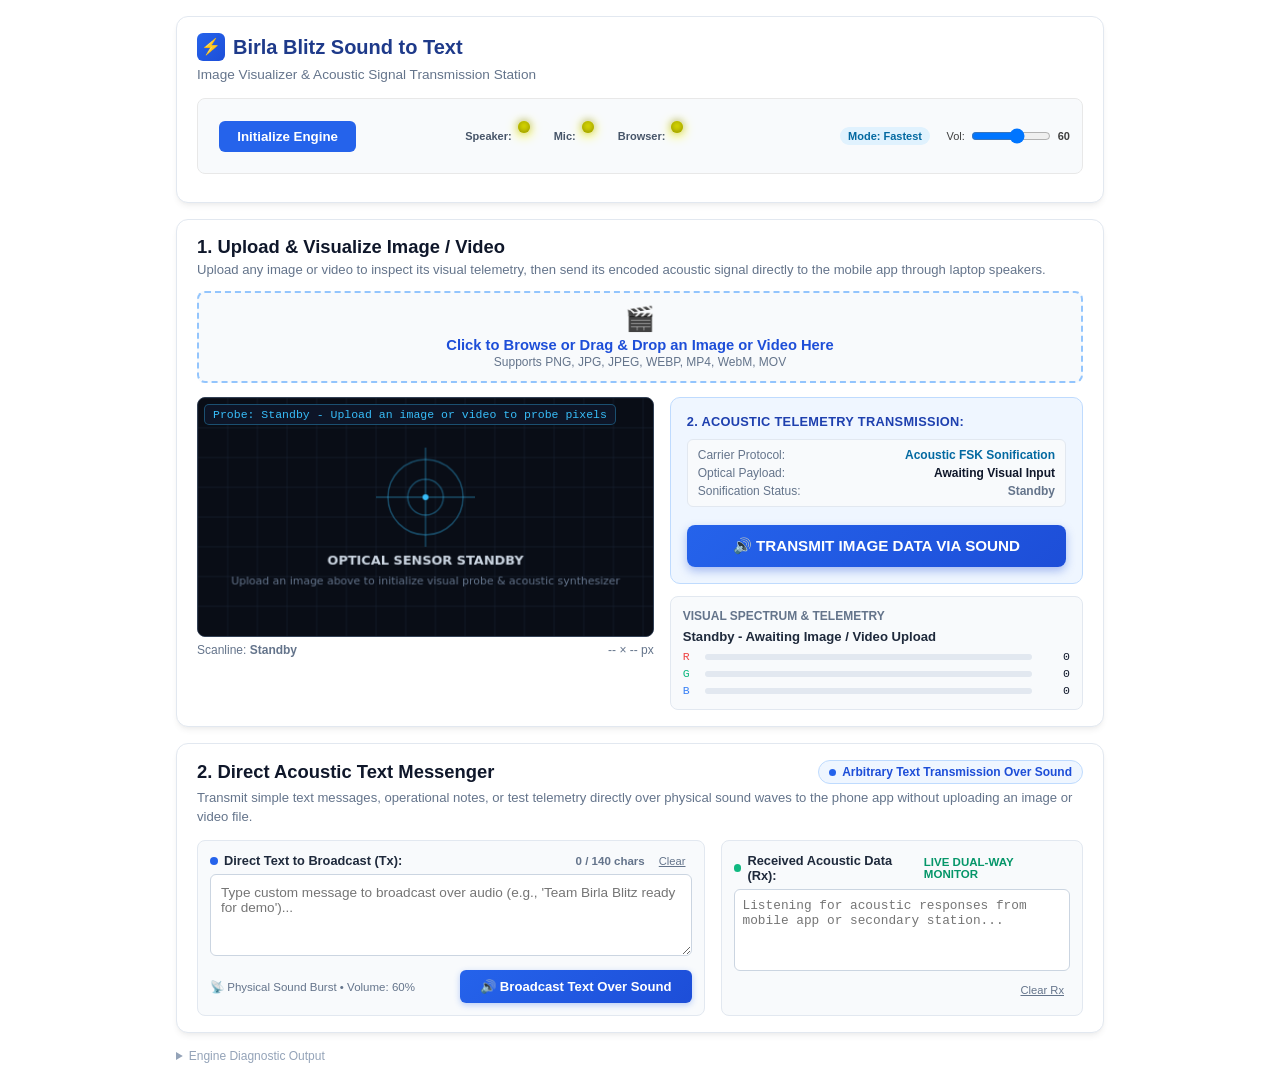
==== commit de88a622: "refactor(messenger): remove quick preset chips for clean direct text transmission" ====
--- a/index.html
+++ b/index.html
@@ -95,26 +95,6 @@
                 .visualizer-grid {
                     grid-template-columns: 1fr !important;
                 }
-            }
-            .preset-chip {
-                background: #f1f5f9;
-                border: 1px solid #cbd5e1;
-                border-radius: 14px;
-                padding: 4px 10px;
-                font-size: 0.73rem;
-                font-weight: 600;
-                color: #334155;
-                cursor: pointer;
-                transition: all 0.15s ease;
-                display: inline-flex;
-                align-items: center;
-                gap: 4px;
-            }
-            .preset-chip:hover {
-                background: #e2e8f0;
-                color: #0f172a;
-                border-color: #94a3b8;
-                transform: translateY(-1px);
             }
             .custom-text-input {
                 width: 100%;
@@ -328,17 +308,6 @@
                     Transmit simple text messages, operational notes, or test telemetry directly over physical sound waves to the phone app without uploading an image or video file.
                 </p>
 
-                <!-- Quick Presets -->
-                <div style="margin-bottom:12px; display:flex; flex-wrap:wrap; align-items:center; gap:6px;">
-                    <span style="font-size:0.72rem; font-weight:700; color:#475569; text-transform:uppercase; letter-spacing:0.04em; margin-right:4px;">Quick Presets:</span>
-                    <button type="button" class="preset-chip" onclick="setPresetText('Hello Birla Blitz')">⚡ Hello Birla Blitz</button>
-                    <button type="button" class="preset-chip" onclick="setPresetText('TEAM_DEMO_READY_OK')">🎯 Team Demo OK</button>
-                    <button type="button" class="preset-chip" onclick="setPresetText('SATELLITE_LINK_ESTABLISHED')">🛰️ Satellite Link Established</button>
-                    <button type="button" class="preset-chip" onclick="setPresetText('TEMP')">🌡️ Temp Telemetry</button>
-                    <button type="button" class="preset-chip" onclick="setPresetText('RAIN')">🌧️ Rain Telemetry</button>
-                    <button type="button" class="preset-chip" onclick="setPresetText('')" style="color:#ef4444; border-color:#fca5a5;">✕ Clear</button>
-                </div>
-
                 <div style="display:grid; grid-template-columns:minmax(0, 1.4fr) minmax(0, 1fr); gap:16px;">
                     <!-- Text to Transmit (Tx) -->
                     <div style="background:#f8fafc; border:1px solid #e2e8f0; border-radius:8px; padding:12px;">
@@ -347,7 +316,10 @@
                                 <span style="display:inline-block; width:8px; height:8px; background:#2563eb; border-radius:50%;"></span>
                                 Direct Text to Broadcast (Tx):
                             </label>
-                            <span id="charCount" style="font-size:0.72rem; color:#64748b; font-weight:600;">0 / 140 chars</span>
+                            <div style="display:flex; align-items:center; gap:8px;">
+                                <span id="charCount" style="font-size:0.72rem; color:#64748b; font-weight:600;">0 / 140 chars</span>
+                                <button type="button" onclick="document.getElementById('txData').value=''; updateCharCount();" style="background:transparent; border:none; color:#64748b; font-size:0.7rem; cursor:pointer; text-decoration:underline;">Clear</button>
+                            </div>
                         </div>
                         <textarea id="txData" class="custom-text-input" placeholder="Type custom message to broadcast over audio (e.g., 'Team Birla Blitz ready for demo')..." oninput="updateCharCount()"></textarea>
                         
@@ -439,14 +411,6 @@
                     counter.style.color = "#64748b";
                     counter.style.fontWeight = "600";
                 }
-            }
-
-            function setPresetText(text) {
-                var txInput = document.getElementById("txData");
-                if (!txInput) return;
-                txInput.value = text;
-                updateCharCount();
-                txInput.focus();
             }
 
             function escapeHtml(text) {
